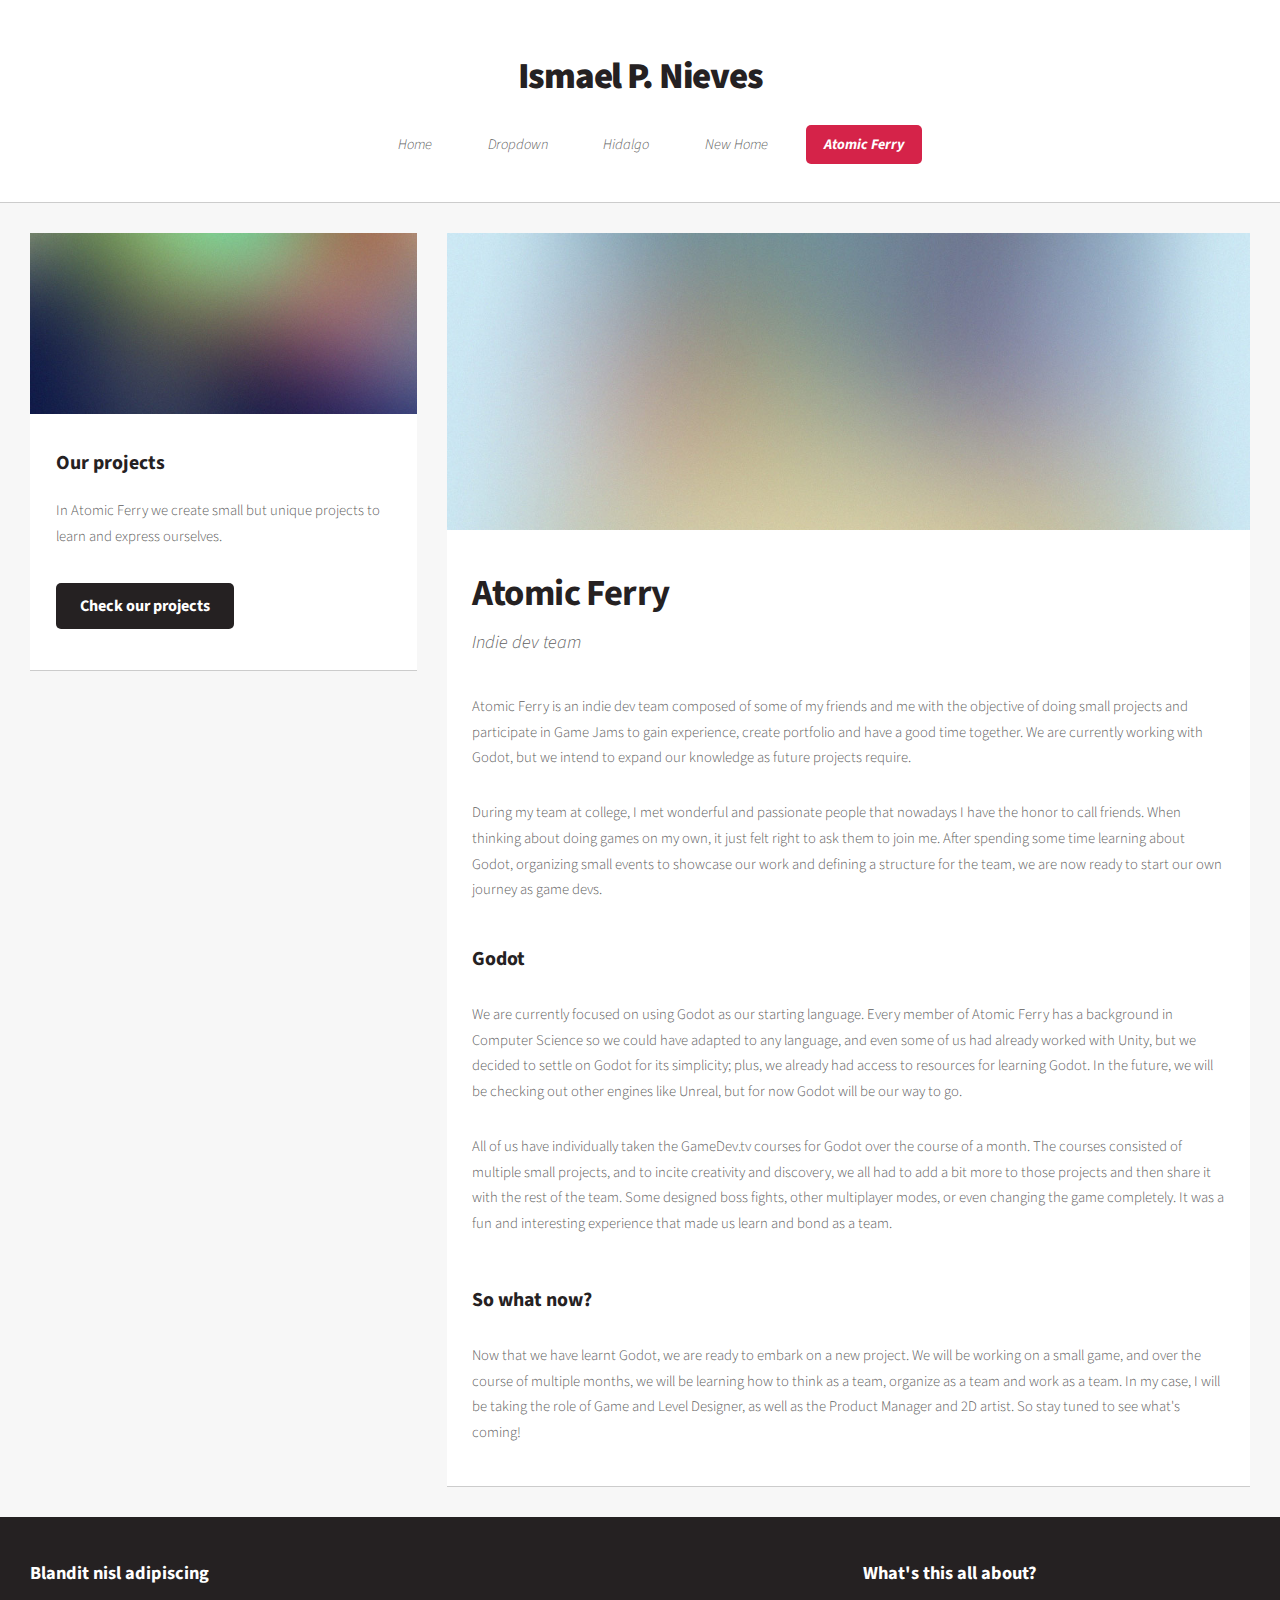
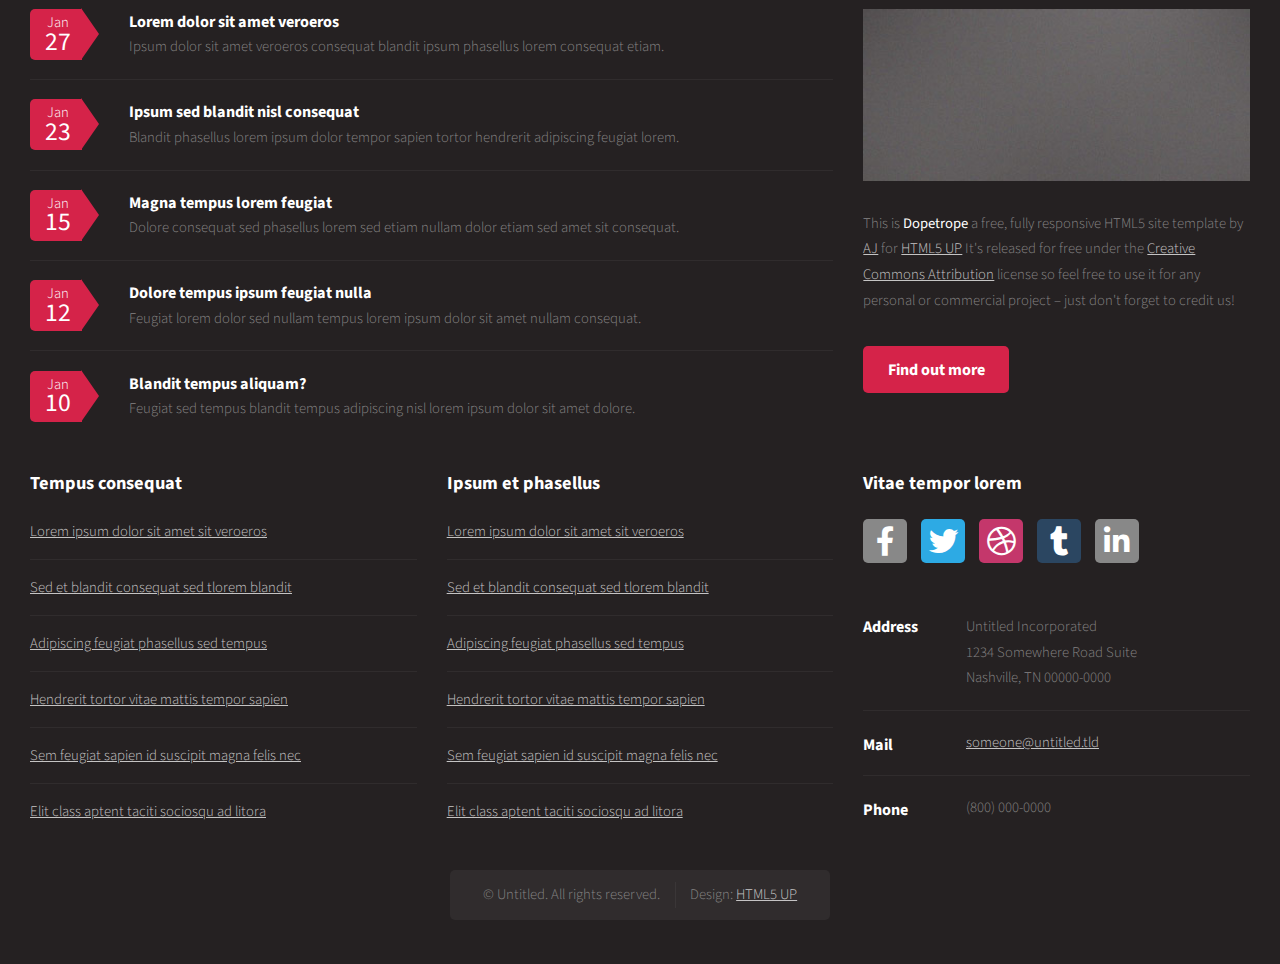
==== atomic-ferry.html @ 498efb81 "Added Atomic Ferry page + erratum correction" ====
<!DOCTYPE HTML>
<!--
	Dopetrope by HTML5 UP
	html5up.net | @ajlkn
	Free for personal and commercial use under the CCA 3.0 license (html5up.net/license)
-->
<html>
	<head>
		<title>Atomic Ferry</title>
		<meta charset="utf-8" />
		<meta name="viewport" content="width=device-width, initial-scale=1, user-scalable=no" />
		<link rel="stylesheet" href="assets/css/main.css" />
	</head>
	<body class="left-sidebar is-preload">
		<div id="page-wrapper">

			<!-- Header -->
				<section id="header">

					<!-- Logo -->
						<h1><a href="index.html">Ismael P. Nieves</a></h1>

					<!-- Nav -->
						<nav id="nav">
							<ul>
								<li><a href="index.html">Home</a></li>
								<li>
									<a href="#">Dropdown</a>
									<ul>
										<li><a href="#">Lorem ipsum dolor</a></li>
										<li><a href="#">Magna phasellus</a></li>
										<li><a href="#">Etiam dolore nisl</a></li>
										<li>
											<a href="#">Phasellus consequat</a>
											<ul>
												<li><a href="#">Magna phasellus</a></li>
												<li><a href="#">Etiam dolore nisl</a></li>
												<li><a href="#">Veroeros feugiat</a></li>
												<li><a href="#">Nisl sed aliquam</a></li>
												<li><a href="#">Dolore adipiscing</a></li>
											</ul>
										</li>
										<li><a href="#">Veroeros feugiat</a></li>
									</ul>
								</li>
								<li><a href="hidalgo.html">Hidalgo</a></li>
								<li><a href="new-home.html">New Home</a></li>
								<li class="current"><a href="atomic-ferry.html">Atomic Ferry</a></li>
							</ul>
						</nav>

				</section>

			<!-- Main -->
				<section id="main">
					<div class="container">
						<div class="row">
							<div class="col-4 col-12-medium">

								<!-- Sidebar -->
									<section class="box">
										<a href="https://github.com/ismael-p-nieves/MartianMike" class="image featured"><img src="images/pic09.jpg" alt="" /></a>
										<header>
											<h3>Our projects</h3>
										</header>
										<p>In Atomic Ferry we create small but unique projects to learn and express ourselves.</p>
										<footer>
											<a href="https://github.com/ismael-p-nieves/MartianMike" class="button alt">Check our projects</a>
										</footer>
									</section>

							</div>
							<div class="col-8 col-12-medium imp-medium">

								<!-- Content -->
									<article class="box post">
										<a href="#" class="image featured"><img src="images/pic01.jpg" alt="" /></a>
										<header>
											<h2>Atomic Ferry</h2>
											<p>Indie dev team</p>
										</header>
										<p>
											Atomic Ferry is an indie dev team composed of some of my friends and me with the objective of doing small projects
											and participate in Game Jams to gain experience, create portfolio and have a good time together. We are currently
											working with Godot, but we intend to expand our knowledge as future projects require.
										</p>
										<p>
											During my team at college, I met wonderful and passionate people that nowadays I have the honor to call friends. When
											thinking about doing games on my own, it just felt right to ask them to join me. After spending some time learning
											about Godot, organizing small events to showcase our work and defining a structure for the team, we are now ready to
											start our own journey as game devs.
										</p>
										<section>
											<header>
												<h3>Godot</h3>
											</header>
											<p>
												We are currently focused on using Godot as our starting language. Every member of Atomic Ferry has a background
												in Computer Science so we could have adapted to any language, and even some of us had already worked with Unity,
												but we decided to settle on Godot for its simplicity; plus, we already had access to resources for learning Godot.
												In the future, we will be checking out other engines like Unreal, but for now Godot will be our way to go.
											</p>
											<p>
												All of us have individually taken the GameDev.tv courses for Godot over the course of a month. The courses consisted
												of multiple small projects, and to incite creativity and discovery, we all had to add a bit more to those projects
												and then share it with the rest of the team. Some designed boss fights, other multiplayer modes, or even changing
												the game completely. It was a fun and interesting experience that made us learn and bond as a team.
											</p>
										</section>
										<section>
											<header>
												<h3>So what now?</h3>
											</header>
											<p>
												Now that we have learnt Godot, we are ready to embark on a new project. We will be working on a small game, and over
												the course of multiple months, we will be learning how to think as a team, organize as a team and work as a team. In
												my case, I will be taking the role of Game and Level Designer, as well as the Product Manager and 2D artist. So stay
												tuned to see what's coming!
											</p>
										</section>
									</article>

							</div>
						</div>
					</div>
				</section>

			<!-- Footer -->
				<section id="footer">
					<div class="container">
						<div class="row">
							<div class="col-8 col-12-medium">
								<section>
									<header>
										<h2>Blandit nisl adipiscing</h2>
									</header>
									<ul class="dates">
										<li>
											<span class="date">Jan <strong>27</strong></span>
											<h3><a href="#">Lorem dolor sit amet veroeros</a></h3>
											<p>Ipsum dolor sit amet veroeros consequat blandit ipsum phasellus lorem consequat etiam.</p>
										</li>
										<li>
											<span class="date">Jan <strong>23</strong></span>
											<h3><a href="#">Ipsum sed blandit nisl consequat</a></h3>
											<p>Blandit phasellus lorem ipsum dolor tempor sapien tortor hendrerit adipiscing feugiat lorem.</p>
										</li>
										<li>
											<span class="date">Jan <strong>15</strong></span>
											<h3><a href="#">Magna tempus lorem feugiat</a></h3>
											<p>Dolore consequat sed phasellus lorem sed etiam nullam dolor etiam sed amet sit consequat.</p>
										</li>
										<li>
											<span class="date">Jan <strong>12</strong></span>
											<h3><a href="#">Dolore tempus ipsum feugiat nulla</a></h3>
											<p>Feugiat lorem dolor sed nullam tempus lorem ipsum dolor sit amet nullam consequat.</p>
										</li>
										<li>
											<span class="date">Jan <strong>10</strong></span>
											<h3><a href="#">Blandit tempus aliquam?</a></h3>
											<p>Feugiat sed tempus blandit tempus adipiscing nisl lorem ipsum dolor sit amet dolore.</p>
										</li>
									</ul>
								</section>
							</div>
							<div class="col-4 col-12-medium">
								<section>
									<header>
										<h2>What's this all about?</h2>
									</header>
									<a href="#" class="image featured"><img src="images/pic10.jpg" alt="" /></a>
									<p>
										This is <strong>Dopetrope</strong> a free, fully responsive HTML5 site template by
										<a href="http://twitter.com/ajlkn">AJ</a> for <a href="http://html5up.net/">HTML5 UP</a> It's released for free under
										the <a href="http://html5up.net/license/">Creative Commons Attribution</a> license so feel free to use it for any personal or commercial project &ndash; just don't forget to credit us!
									</p>
									<footer>
										<ul class="actions">
											<li><a href="#" class="button">Find out more</a></li>
										</ul>
									</footer>
								</section>
							</div>
							<div class="col-4 col-6-medium col-12-small">
								<section>
									<header>
										<h2>Tempus consequat</h2>
									</header>
									<ul class="divided">
										<li><a href="#">Lorem ipsum dolor sit amet sit veroeros</a></li>
										<li><a href="#">Sed et blandit consequat sed tlorem blandit</a></li>
										<li><a href="#">Adipiscing feugiat phasellus sed tempus</a></li>
										<li><a href="#">Hendrerit tortor vitae mattis tempor sapien</a></li>
										<li><a href="#">Sem feugiat sapien id suscipit magna felis nec</a></li>
										<li><a href="#">Elit class aptent taciti sociosqu ad litora</a></li>
									</ul>
								</section>
							</div>
							<div class="col-4 col-6-medium col-12-small">
								<section>
									<header>
										<h2>Ipsum et phasellus</h2>
									</header>
									<ul class="divided">
										<li><a href="#">Lorem ipsum dolor sit amet sit veroeros</a></li>
										<li><a href="#">Sed et blandit consequat sed tlorem blandit</a></li>
										<li><a href="#">Adipiscing feugiat phasellus sed tempus</a></li>
										<li><a href="#">Hendrerit tortor vitae mattis tempor sapien</a></li>
										<li><a href="#">Sem feugiat sapien id suscipit magna felis nec</a></li>
										<li><a href="#">Elit class aptent taciti sociosqu ad litora</a></li>
									</ul>
								</section>
							</div>
							<div class="col-4 col-12-medium">
								<section>
									<header>
										<h2>Vitae tempor lorem</h2>
									</header>
									<ul class="social">
										<li><a class="icon brands fa-facebook-f" href="#"><span class="label">Facebook</span></a></li>
										<li><a class="icon brands fa-twitter" href="#"><span class="label">Twitter</span></a></li>
										<li><a class="icon brands fa-dribbble" href="#"><span class="label">Dribbble</span></a></li>
										<li><a class="icon brands fa-tumblr" href="#"><span class="label">Tumblr</span></a></li>
										<li><a class="icon brands fa-linkedin-in" href="#"><span class="label">LinkedIn</span></a></li>
									</ul>
									<ul class="contact">
										<li>
											<h3>Address</h3>
											<p>
												Untitled Incorporated<br />
												1234 Somewhere Road Suite<br />
												Nashville, TN 00000-0000
											</p>
										</li>
										<li>
											<h3>Mail</h3>
											<p><a href="#">someone@untitled.tld</a></p>
										</li>
										<li>
											<h3>Phone</h3>
											<p>(800) 000-0000</p>
										</li>
									</ul>
								</section>
							</div>
							<div class="col-12">

								<!-- Copyright -->
									<div id="copyright">
										<ul class="links">
											<li>&copy; Untitled. All rights reserved.</li><li>Design: <a href="http://html5up.net">HTML5 UP</a></li>
										</ul>
									</div>

							</div>
						</div>
					</div>
				</section>

		</div>

		<!-- Scripts -->
			<script src="assets/js/jquery.min.js"></script>
			<script src="assets/js/jquery.dropotron.min.js"></script>
			<script src="assets/js/browser.min.js"></script>
			<script src="assets/js/breakpoints.min.js"></script>
			<script src="assets/js/util.js"></script>
			<script src="assets/js/main.js"></script>

	</body>
</html>
---- assets/css/main.css ----
@import url("fontawesome-all.min.css");
@import url("https://fonts.googleapis.com/css?family=Source+Sans+Pro:300,400,700,900,300italic");

/*
	Dopetrope by HTML5 UP
	html5up.net | @ajlkn
	Free for personal and commercial use under the CCA 3.0 license (html5up.net/license)
*/

html, body, div, span, applet, object,
iframe, h1, h2, h3, h4, h5, h6, p, blockquote,
pre, a, abbr, acronym, address, big, cite,
code, del, dfn, em, img, ins, kbd, q, s, samp,
small, strike, strong, sub, sup, tt, var, b,
u, i, center, dl, dt, dd, ol, ul, li, fieldset,
form, label, legend, table, caption, tbody,
tfoot, thead, tr, th, td, article, aside,
canvas, details, embed, figure, figcaption,
footer, header, hgroup, menu, nav, output, ruby,
section, summary, time, mark, audio, video {
	margin: 0;
	padding: 0;
	border: 0;
	font-size: 100%;
	font: inherit;
	vertical-align: baseline;}

article, aside, details, figcaption, figure,
footer, header, hgroup, menu, nav, section {
	display: block;}

body {
	line-height: 1;
}

ol, ul {
	list-style: none;
}

blockquote, q {
	quotes: none;
}

	blockquote:before, blockquote:after, q:before, q:after {
		content: '';
		content: none;
	}

table {
	border-collapse: collapse;
	border-spacing: 0;
}

body {
	-webkit-text-size-adjust: none;
}

mark {
	background-color: transparent;
	color: inherit;
}

input::-moz-focus-inner {
	border: 0;
	padding: 0;
}

input, select, textarea {
	-moz-appearance: none;
	-webkit-appearance: none;
	-ms-appearance: none;
	appearance: none;
}

/* Basic */

	html {
		box-sizing: border-box;
	}

	*, *:before, *:after {
		box-sizing: inherit;
	}

	body {
		background: #252122;
		background-image: url("images/bg02.png");
	}

		body.is-preload *, body.is-preload *:before, body.is-preload *:after {
			-moz-animation: none !important;
			-webkit-animation: none !important;
			-ms-animation: none !important;
			animation: none !important;
			-moz-transition: none !important;
			-webkit-transition: none !important;
			-ms-transition: none !important;
			transition: none !important;
		}

	body, input, textarea, select {
		font-family: 'Source Sans Pro';
		font-weight: 300;
		color: #5d5d5d;
		font-size: 14pt;
		line-height: 1.75em;
	}

	strong, b {
		color: #252122;
		font-weight: 400;
	}

	i, em {
		font-style: italic;
	}

	sub {
		position: relative;
		top: 0.5em;
		font-size: 0.8em;
	}

	sup {
		position: relative;
		top: -0.5em;
		font-size: 0.8em;
	}

	blockquote {
		border-left: solid 0.75em #dddddd;
		padding: 1em 0 1em 1.5em;
		font-style: italic;
	}

	h1, h2, h3, h4, h5, h6 {
		color: #252122;
		font-weight: 700;
	}

	h1 a, h2 a, h3 a, h4 a, h5 a, h6 a {
		color: inherit;
		text-decoration: none;
	}

	h2 {
		font-size: 1.5em;
	}

	h3 {
		font-size: 1.35em;
	}

	a {
		color: #d52349;
		text-decoration: underline;
	}

		a:hover {
			text-decoration: none;
		}

	br.clear {
		clear: both;
	}

	hr {
		border: 0;
		border-top: solid 1px #dddddd;
		height: 1px;
		margin: 2em 0 2em 0;
	}

	p, ul, ol, dl, table {
		margin-bottom: 2em;
	}

/* Container */

	.container {
		margin: 0 auto;
		max-width: 100%;
		width: 70em;
	}

		@media screen and (max-width: 1680px) {

			.container {
				width: 70em;
			}

		}

		@media screen and (max-width: 1280px) {

			.container {
				width: calc(100% - 60px);
			}

		}

		@media screen and (max-width: 980px) {

			.container {
				width: calc(100% - 80px);
			}

		}

		@media screen and (max-width: 736px) {

			.container {
				width: calc(100% - 40px);
			}

		}

/* Row */

	.row {
		display: flex;
		flex-wrap: wrap;
		box-sizing: border-box;
		align-items: stretch;
	}

		.row > * {
			box-sizing: border-box;
		}

		.row.gtr-uniform > * > :last-child {
			margin-bottom: 0;
		}

		.row.aln-left {
			justify-content: flex-start;
		}

		.row.aln-center {
			justify-content: center;
		}

		.row.aln-right {
			justify-content: flex-end;
		}

		.row.aln-top {
			align-items: flex-start;
		}

		.row.aln-middle {
			align-items: center;
		}

		.row.aln-bottom {
			align-items: flex-end;
		}

		.row > .imp {
			order: -1;
		}

		.row > .col-1 {
			width: 8.33333%;
		}

		.row > .off-1 {
			margin-left: 8.33333%;
		}

		.row > .col-2 {
			width: 16.66667%;
		}

		.row > .off-2 {
			margin-left: 16.66667%;
		}

		.row > .col-3 {
			width: 25%;
		}

		.row > .off-3 {
			margin-left: 25%;
		}

		.row > .col-4 {
			width: 33.33333%;
		}

		.row > .off-4 {
			margin-left: 33.33333%;
		}

		.row > .col-5 {
			width: 41.66667%;
		}

		.row > .off-5 {
			margin-left: 41.66667%;
		}

		.row > .col-6 {
			width: 50%;
		}

		.row > .off-6 {
			margin-left: 50%;
		}

		.row > .col-7 {
			width: 58.33333%;
		}

		.row > .off-7 {
			margin-left: 58.33333%;
		}

		.row > .col-8 {
			width: 66.66667%;
		}

		.row > .off-8 {
			margin-left: 66.66667%;
		}

		.row > .col-9 {
			width: 75%;
		}

		.row > .off-9 {
			margin-left: 75%;
		}

		.row > .col-10 {
			width: 83.33333%;
		}

		.row > .off-10 {
			margin-left: 83.33333%;
		}

		.row > .col-11 {
			width: 91.66667%;
		}

		.row > .off-11 {
			margin-left: 91.66667%;
		}

		.row > .col-12 {
			width: 100%;
		}

		.row > .off-12 {
			margin-left: 100%;
		}

		.row.gtr-0 {
			margin-top: 0px;
			margin-left: 0px;
		}

			.row.gtr-0 > * {
				padding: 0px 0 0 0px;
			}

			.row.gtr-0.gtr-uniform {
				margin-top: 0px;
			}

				.row.gtr-0.gtr-uniform > * {
					padding-top: 0px;
				}

		.row.gtr-25 {
			margin-top: -12.5px;
			margin-left: -12.5px;
		}

			.row.gtr-25 > * {
				padding: 12.5px 0 0 12.5px;
			}

			.row.gtr-25.gtr-uniform {
				margin-top: -12.5px;
			}

				.row.gtr-25.gtr-uniform > * {
					padding-top: 12.5px;
				}

		.row.gtr-50 {
			margin-top: -25px;
			margin-left: -25px;
		}

			.row.gtr-50 > * {
				padding: 25px 0 0 25px;
			}

			.row.gtr-50.gtr-uniform {
				margin-top: -25px;
			}

				.row.gtr-50.gtr-uniform > * {
					padding-top: 25px;
				}

		.row {
			margin-top: -50px;
			margin-left: -50px;
		}

			.row > * {
				padding: 50px 0 0 50px;
			}

			.row.gtr-uniform {
				margin-top: -50px;
			}

				.row.gtr-uniform > * {
					padding-top: 50px;
				}

		.row.gtr-150 {
			margin-top: -75px;
			margin-left: -75px;
		}

			.row.gtr-150 > * {
				padding: 75px 0 0 75px;
			}

			.row.gtr-150.gtr-uniform {
				margin-top: -75px;
			}

				.row.gtr-150.gtr-uniform > * {
					padding-top: 75px;
				}

		.row.gtr-200 {
			margin-top: -100px;
			margin-left: -100px;
		}

			.row.gtr-200 > * {
				padding: 100px 0 0 100px;
			}

			.row.gtr-200.gtr-uniform {
				margin-top: -100px;
			}

				.row.gtr-200.gtr-uniform > * {
					padding-top: 100px;
				}

		@media screen and (max-width: 1680px) {

			.row {
				display: flex;
				flex-wrap: wrap;
				box-sizing: border-box;
				align-items: stretch;
			}

				.row > * {
					box-sizing: border-box;
				}

				.row.gtr-uniform > * > :last-child {
					margin-bottom: 0;
				}

				.row.aln-left {
					justify-content: flex-start;
				}

				.row.aln-center {
					justify-content: center;
				}

				.row.aln-right {
					justify-content: flex-end;
				}

				.row.aln-top {
					align-items: flex-start;
				}

				.row.aln-middle {
					align-items: center;
				}

				.row.aln-bottom {
					align-items: flex-end;
				}

				.row > .imp-xlarge {
					order: -1;
				}

				.row > .col-1-xlarge {
					width: 8.33333%;
				}

				.row > .off-1-xlarge {
					margin-left: 8.33333%;
				}

				.row > .col-2-xlarge {
					width: 16.66667%;
				}

				.row > .off-2-xlarge {
					margin-left: 16.66667%;
				}

				.row > .col-3-xlarge {
					width: 25%;
				}

				.row > .off-3-xlarge {
					margin-left: 25%;
				}

				.row > .col-4-xlarge {
					width: 33.33333%;
				}

				.row > .off-4-xlarge {
					margin-left: 33.33333%;
				}

				.row > .col-5-xlarge {
					width: 41.66667%;
				}

				.row > .off-5-xlarge {
					margin-left: 41.66667%;
				}

				.row > .col-6-xlarge {
					width: 50%;
				}

				.row > .off-6-xlarge {
					margin-left: 50%;
				}

				.row > .col-7-xlarge {
					width: 58.33333%;
				}

				.row > .off-7-xlarge {
					margin-left: 58.33333%;
				}

				.row > .col-8-xlarge {
					width: 66.66667%;
				}

				.row > .off-8-xlarge {
					margin-left: 66.66667%;
				}

				.row > .col-9-xlarge {
					width: 75%;
				}

				.row > .off-9-xlarge {
					margin-left: 75%;
				}

				.row > .col-10-xlarge {
					width: 83.33333%;
				}

				.row > .off-10-xlarge {
					margin-left: 83.33333%;
				}

				.row > .col-11-xlarge {
					width: 91.66667%;
				}

				.row > .off-11-xlarge {
					margin-left: 91.66667%;
				}

				.row > .col-12-xlarge {
					width: 100%;
				}

				.row > .off-12-xlarge {
					margin-left: 100%;
				}

				.row.gtr-0 {
					margin-top: 0px;
					margin-left: 0px;
				}

					.row.gtr-0 > * {
						padding: 0px 0 0 0px;
					}

					.row.gtr-0.gtr-uniform {
						margin-top: 0px;
					}

						.row.gtr-0.gtr-uniform > * {
							padding-top: 0px;
						}

				.row.gtr-25 {
					margin-top: -12.5px;
					margin-left: -12.5px;
				}

					.row.gtr-25 > * {
						padding: 12.5px 0 0 12.5px;
					}

					.row.gtr-25.gtr-uniform {
						margin-top: -12.5px;
					}

						.row.gtr-25.gtr-uniform > * {
							padding-top: 12.5px;
						}

				.row.gtr-50 {
					margin-top: -25px;
					margin-left: -25px;
				}

					.row.gtr-50 > * {
						padding: 25px 0 0 25px;
					}

					.row.gtr-50.gtr-uniform {
						margin-top: -25px;
					}

						.row.gtr-50.gtr-uniform > * {
							padding-top: 25px;
						}

				.row {
					margin-top: -50px;
					margin-left: -50px;
				}

					.row > * {
						padding: 50px 0 0 50px;
					}

					.row.gtr-uniform {
						margin-top: -50px;
					}

						.row.gtr-uniform > * {
							padding-top: 50px;
						}

				.row.gtr-150 {
					margin-top: -75px;
					margin-left: -75px;
				}

					.row.gtr-150 > * {
						padding: 75px 0 0 75px;
					}

					.row.gtr-150.gtr-uniform {
						margin-top: -75px;
					}

						.row.gtr-150.gtr-uniform > * {
							padding-top: 75px;
						}

				.row.gtr-200 {
					margin-top: -100px;
					margin-left: -100px;
				}

					.row.gtr-200 > * {
						padding: 100px 0 0 100px;
					}

					.row.gtr-200.gtr-uniform {
						margin-top: -100px;
					}

						.row.gtr-200.gtr-uniform > * {
							padding-top: 100px;
						}

		}

		@media screen and (max-width: 1280px) {

			.row {
				display: flex;
				flex-wrap: wrap;
				box-sizing: border-box;
				align-items: stretch;
			}

				.row > * {
					box-sizing: border-box;
				}

				.row.gtr-uniform > * > :last-child {
					margin-bottom: 0;
				}

				.row.aln-left {
					justify-content: flex-start;
				}

				.row.aln-center {
					justify-content: center;
				}

				.row.aln-right {
					justify-content: flex-end;
				}

				.row.aln-top {
					align-items: flex-start;
				}

				.row.aln-middle {
					align-items: center;
				}

				.row.aln-bottom {
					align-items: flex-end;
				}

				.row > .imp-large {
					order: -1;
				}

				.row > .col-1-large {
					width: 8.33333%;
				}

				.row > .off-1-large {
					margin-left: 8.33333%;
				}

				.row > .col-2-large {
					width: 16.66667%;
				}

				.row > .off-2-large {
					margin-left: 16.66667%;
				}

				.row > .col-3-large {
					width: 25%;
				}

				.row > .off-3-large {
					margin-left: 25%;
				}

				.row > .col-4-large {
					width: 33.33333%;
				}

				.row > .off-4-large {
					margin-left: 33.33333%;
				}

				.row > .col-5-large {
					width: 41.66667%;
				}

				.row > .off-5-large {
					margin-left: 41.66667%;
				}

				.row > .col-6-large {
					width: 50%;
				}

				.row > .off-6-large {
					margin-left: 50%;
				}

				.row > .col-7-large {
					width: 58.33333%;
				}

				.row > .off-7-large {
					margin-left: 58.33333%;
				}

				.row > .col-8-large {
					width: 66.66667%;
				}

				.row > .off-8-large {
					margin-left: 66.66667%;
				}

				.row > .col-9-large {
					width: 75%;
				}

				.row > .off-9-large {
					margin-left: 75%;
				}

				.row > .col-10-large {
					width: 83.33333%;
				}

				.row > .off-10-large {
					margin-left: 83.33333%;
				}

				.row > .col-11-large {
					width: 91.66667%;
				}

				.row > .off-11-large {
					margin-left: 91.66667%;
				}

				.row > .col-12-large {
					width: 100%;
				}

				.row > .off-12-large {
					margin-left: 100%;
				}

				.row.gtr-0 {
					margin-top: 0px;
					margin-left: 0px;
				}

					.row.gtr-0 > * {
						padding: 0px 0 0 0px;
					}

					.row.gtr-0.gtr-uniform {
						margin-top: 0px;
					}

						.row.gtr-0.gtr-uniform > * {
							padding-top: 0px;
						}

				.row.gtr-25 {
					margin-top: -7.5px;
					margin-left: -7.5px;
				}

					.row.gtr-25 > * {
						padding: 7.5px 0 0 7.5px;
					}

					.row.gtr-25.gtr-uniform {
						margin-top: -7.5px;
					}

						.row.gtr-25.gtr-uniform > * {
							padding-top: 7.5px;
						}

				.row.gtr-50 {
					margin-top: -15px;
					margin-left: -15px;
				}

					.row.gtr-50 > * {
						padding: 15px 0 0 15px;
					}

					.row.gtr-50.gtr-uniform {
						margin-top: -15px;
					}

						.row.gtr-50.gtr-uniform > * {
							padding-top: 15px;
						}

				.row {
					margin-top: -30px;
					margin-left: -30px;
				}

					.row > * {
						padding: 30px 0 0 30px;
					}

					.row.gtr-uniform {
						margin-top: -30px;
					}

						.row.gtr-uniform > * {
							padding-top: 30px;
						}

				.row.gtr-150 {
					margin-top: -45px;
					margin-left: -45px;
				}

					.row.gtr-150 > * {
						padding: 45px 0 0 45px;
					}

					.row.gtr-150.gtr-uniform {
						margin-top: -45px;
					}

						.row.gtr-150.gtr-uniform > * {
							padding-top: 45px;
						}

				.row.gtr-200 {
					margin-top: -60px;
					margin-left: -60px;
				}

					.row.gtr-200 > * {
						padding: 60px 0 0 60px;
					}

					.row.gtr-200.gtr-uniform {
						margin-top: -60px;
					}

						.row.gtr-200.gtr-uniform > * {
							padding-top: 60px;
						}

		}

		@media screen and (max-width: 980px) {

			.row {
				display: flex;
				flex-wrap: wrap;
				box-sizing: border-box;
				align-items: stretch;
			}

				.row > * {
					box-sizing: border-box;
				}

				.row.gtr-uniform > * > :last-child {
					margin-bottom: 0;
				}

				.row.aln-left {
					justify-content: flex-start;
				}

				.row.aln-center {
					justify-content: center;
				}

				.row.aln-right {
					justify-content: flex-end;
				}

				.row.aln-top {
					align-items: flex-start;
				}

				.row.aln-middle {
					align-items: center;
				}

				.row.aln-bottom {
					align-items: flex-end;
				}

				.row > .imp-medium {
					order: -1;
				}

				.row > .col-1-medium {
					width: 8.33333%;
				}

				.row > .off-1-medium {
					margin-left: 8.33333%;
				}

				.row > .col-2-medium {
					width: 16.66667%;
				}

				.row > .off-2-medium {
					margin-left: 16.66667%;
				}

				.row > .col-3-medium {
					width: 25%;
				}

				.row > .off-3-medium {
					margin-left: 25%;
				}

				.row > .col-4-medium {
					width: 33.33333%;
				}

				.row > .off-4-medium {
					margin-left: 33.33333%;
				}

				.row > .col-5-medium {
					width: 41.66667%;
				}

				.row > .off-5-medium {
					margin-left: 41.66667%;
				}

				.row > .col-6-medium {
					width: 50%;
				}

				.row > .off-6-medium {
					margin-left: 50%;
				}

				.row > .col-7-medium {
					width: 58.33333%;
				}

				.row > .off-7-medium {
					margin-left: 58.33333%;
				}

				.row > .col-8-medium {
					width: 66.66667%;
				}

				.row > .off-8-medium {
					margin-left: 66.66667%;
				}

				.row > .col-9-medium {
					width: 75%;
				}

				.row > .off-9-medium {
					margin-left: 75%;
				}

				.row > .col-10-medium {
					width: 83.33333%;
				}

				.row > .off-10-medium {
					margin-left: 83.33333%;
				}

				.row > .col-11-medium {
					width: 91.66667%;
				}

				.row > .off-11-medium {
					margin-left: 91.66667%;
				}

				.row > .col-12-medium {
					width: 100%;
				}

				.row > .off-12-medium {
					margin-left: 100%;
				}

				.row.gtr-0 {
					margin-top: 0px;
					margin-left: 0px;
				}

					.row.gtr-0 > * {
						padding: 0px 0 0 0px;
					}

					.row.gtr-0.gtr-uniform {
						margin-top: 0px;
					}

						.row.gtr-0.gtr-uniform > * {
							padding-top: 0px;
						}

				.row.gtr-25 {
					margin-top: -10px;
					margin-left: -10px;
				}

					.row.gtr-25 > * {
						padding: 10px 0 0 10px;
					}

					.row.gtr-25.gtr-uniform {
						margin-top: -10px;
					}

						.row.gtr-25.gtr-uniform > * {
							padding-top: 10px;
						}

				.row.gtr-50 {
					margin-top: -20px;
					margin-left: -20px;
				}

					.row.gtr-50 > * {
						padding: 20px 0 0 20px;
					}

					.row.gtr-50.gtr-uniform {
						margin-top: -20px;
					}

						.row.gtr-50.gtr-uniform > * {
							padding-top: 20px;
						}

				.row {
					margin-top: -40px;
					margin-left: -40px;
				}

					.row > * {
						padding: 40px 0 0 40px;
					}

					.row.gtr-uniform {
						margin-top: -40px;
					}

						.row.gtr-uniform > * {
							padding-top: 40px;
						}

				.row.gtr-150 {
					margin-top: -60px;
					margin-left: -60px;
				}

					.row.gtr-150 > * {
						padding: 60px 0 0 60px;
					}

					.row.gtr-150.gtr-uniform {
						margin-top: -60px;
					}

						.row.gtr-150.gtr-uniform > * {
							padding-top: 60px;
						}

				.row.gtr-200 {
					margin-top: -80px;
					margin-left: -80px;
				}

					.row.gtr-200 > * {
						padding: 80px 0 0 80px;
					}

					.row.gtr-200.gtr-uniform {
						margin-top: -80px;
					}

						.row.gtr-200.gtr-uniform > * {
							padding-top: 80px;
						}

		}

		@media screen and (max-width: 736px) {

			.row {
				display: flex;
				flex-wrap: wrap;
				box-sizing: border-box;
				align-items: stretch;
			}

				.row > * {
					box-sizing: border-box;
				}

				.row.gtr-uniform > * > :last-child {
					margin-bottom: 0;
				}

				.row.aln-left {
					justify-content: flex-start;
				}

				.row.aln-center {
					justify-content: center;
				}

				.row.aln-right {
					justify-content: flex-end;
				}

				.row.aln-top {
					align-items: flex-start;
				}

				.row.aln-middle {
					align-items: center;
				}

				.row.aln-bottom {
					align-items: flex-end;
				}

				.row > .imp-small {
					order: -1;
				}

				.row > .col-1-small {
					width: 8.33333%;
				}

				.row > .off-1-small {
					margin-left: 8.33333%;
				}

				.row > .col-2-small {
					width: 16.66667%;
				}

				.row > .off-2-small {
					margin-left: 16.66667%;
				}

				.row > .col-3-small {
					width: 25%;
				}

				.row > .off-3-small {
					margin-left: 25%;
				}

				.row > .col-4-small {
					width: 33.33333%;
				}

				.row > .off-4-small {
					margin-left: 33.33333%;
				}

				.row > .col-5-small {
					width: 41.66667%;
				}

				.row > .off-5-small {
					margin-left: 41.66667%;
				}

				.row > .col-6-small {
					width: 50%;
				}

				.row > .off-6-small {
					margin-left: 50%;
				}

				.row > .col-7-small {
					width: 58.33333%;
				}

				.row > .off-7-small {
					margin-left: 58.33333%;
				}

				.row > .col-8-small {
					width: 66.66667%;
				}

				.row > .off-8-small {
					margin-left: 66.66667%;
				}

				.row > .col-9-small {
					width: 75%;
				}

				.row > .off-9-small {
					margin-left: 75%;
				}

				.row > .col-10-small {
					width: 83.33333%;
				}

				.row > .off-10-small {
					margin-left: 83.33333%;
				}

				.row > .col-11-small {
					width: 91.66667%;
				}

				.row > .off-11-small {
					margin-left: 91.66667%;
				}

				.row > .col-12-small {
					width: 100%;
				}

				.row > .off-12-small {
					margin-left: 100%;
				}

				.row.gtr-0 {
					margin-top: 0px;
					margin-left: 0px;
				}

					.row.gtr-0 > * {
						padding: 0px 0 0 0px;
					}

					.row.gtr-0.gtr-uniform {
						margin-top: 0px;
					}

						.row.gtr-0.gtr-uniform > * {
							padding-top: 0px;
						}

				.row.gtr-25 {
					margin-top: -5px;
					margin-left: -5px;
				}

					.row.gtr-25 > * {
						padding: 5px 0 0 5px;
					}

					.row.gtr-25.gtr-uniform {
						margin-top: -5px;
					}

						.row.gtr-25.gtr-uniform > * {
							padding-top: 5px;
						}

				.row.gtr-50 {
					margin-top: -10px;
					margin-left: -10px;
				}

					.row.gtr-50 > * {
						padding: 10px 0 0 10px;
					}

					.row.gtr-50.gtr-uniform {
						margin-top: -10px;
					}

						.row.gtr-50.gtr-uniform > * {
							padding-top: 10px;
						}

				.row {
					margin-top: -20px;
					margin-left: -20px;
				}

					.row > * {
						padding: 20px 0 0 20px;
					}

					.row.gtr-uniform {
						margin-top: -20px;
					}

						.row.gtr-uniform > * {
							padding-top: 20px;
						}

				.row.gtr-150 {
					margin-top: -30px;
					margin-left: -30px;
				}

					.row.gtr-150 > * {
						padding: 30px 0 0 30px;
					}

					.row.gtr-150.gtr-uniform {
						margin-top: -30px;
					}

						.row.gtr-150.gtr-uniform > * {
							padding-top: 30px;
						}

				.row.gtr-200 {
					margin-top: -40px;
					margin-left: -40px;
				}

					.row.gtr-200 > * {
						padding: 40px 0 0 40px;
					}

					.row.gtr-200.gtr-uniform {
						margin-top: -40px;
					}

						.row.gtr-200.gtr-uniform > * {
							padding-top: 40px;
						}

		}

/* Form */

	form label {
		display: block;
		color: #252122;
		font-weight: 400;
		margin: 0 0 0.5em 0;
	}

	form input[type=text],
	form input[type=email],
	form input[type=password],
	form select,
	form textarea {
		-webkit-appearance: none;
		display: block;
		border: 0;
		padding: 0.75em 1em;
		font-size: 1em;
		border-radius: 5px;
		border: solid 1px #dddddd;
		background: #fff;
		width: 100%;
	}

		form input[type=text]:focus,
		form input[type=email]:focus,
		form input[type=password]:focus,
		form select:focus,
		form textarea:focus {
			box-shadow: inset 0px 0px 1px 1px #43bff0;
		}

	form textarea {
		height: 15em;
	}

	form ::-webkit-input-placeholder {
		color: #555 !important;
	}

	form :-moz-placeholder {
		color: #555 !important;
	}

	form ::-moz-placeholder {
		color: #555 !important;
	}

	form :-ms-input-placeholder {
		color: #555 !important;
	}

	form ::-moz-focus-inner {
		border: 0;
	}

/* Tables */

	table {
		width: 100%;
	}

		table tr {
			border-top: solid 1px #dddddd;
		}

			table tr:first-child {
				border-top: 0;
			}

		table td {
			padding: 0.5em 1em 0.5em 1em;
		}

		table th {
			text-align: left;
			padding: 0.5em 1em 0.5em 1em;
			font-weight: 700;
			margin: 0 0 1em 0;
		}

		table thead {
			border-bottom: solid 2px #dddddd;
		}

/* Section/Article */

	section, article {
		margin-bottom: 2.5em;
	}

		section > :last-child, section:last-child, article > :last-child, article:last-child {
			margin-bottom: 0;
		}

	header {
		margin: 0 0 1.5em 0;
	}

		header > p {
			display: block;
			font-style: italic;
			margin: 0.5em 0 0 0;
			padding-bottom: 0.5em;
		}

		header.major {
			position: relative;
			text-align: center;
			border-top: solid 1px #ccc;
			top: 1em;
			margin: 0 0 3em 0;
		}

			header.major h2 {
				background: #fff;
				position: relative;
				top: -0.65em;
				display: inline;
				margin: 0;
				padding: 0 1em 0 1em;
			}

	footer {
		margin: 2.25em 0 0 0;
	}

/* Box */

	.box {
		background: #ffffff;
		border-bottom: solid 1px #ccc;
		padding: 2.75em 1.75em 2.75em 1.75em;
	}

		.box .image.featured {
			position: relative;
			width: auto;
			left: 1.75em;
			top: 1.75em;
			margin: -4.5em 0 4.25em -3.5em;
		}

		.box.post header {
			padding-top: 1em;
			margin: 0 0 2em 0;
		}

		.box.post h2 {
			font-size: 2.5em;
			letter-spacing: -0.015em;
		}

		.box.post header > p {
			margin-top: 1.25em;
			font-size: 1.25em;
		}

		.box footer ul.actions {
			margin-bottom: 0;
		}

/* Button */

	input[type="button"],
	input[type="submit"],
	input[type="reset"],
	button,
	.button {
		-webkit-appearance: none;
		display: inline-block;
		text-decoration: none;
		cursor: pointer;
		border: 0;
		border-radius: 5px;
		background: #d52349;
		color: #fff !important;
		font-weight: 700;
		outline: 0;
		font-size: 1.1em;
		padding: 0.65em 1.5em 0.65em 1.5em;
		text-align: center;
		-moz-transition: background-color .25s ease-in-out;
		-webkit-transition: background-color .25s ease-in-out;
		-ms-transition: background-color .25s ease-in-out;
		transition: background-color .25s ease-in-out;
	}

		input[type="button"]:hover,
		input[type="submit"]:hover,
		input[type="reset"]:hover,
		button:hover,
		.button:hover {
			background: #e53359;
		}

		input[type="button"]:active,
		input[type="submit"]:active,
		input[type="reset"]:active,
		button:active,
		.button:active {
			background: #c51349;
		}

		input[type="button"].alt,
		input[type="submit"].alt,
		input[type="reset"].alt,
		button.alt,
		.button.alt {
			background: #252122;
		}

			input[type="button"].alt:hover,
			input[type="submit"].alt:hover,
			input[type="reset"].alt:hover,
			button.alt:hover,
			.button.alt:hover {
				background: #353132;
			}

			input[type="button"].alt:active,
			input[type="submit"].alt:active,
			input[type="reset"].alt:active,
			button.alt:active,
			.button.alt:active {
				background: #151112;
			}

		input[type="button"].icon:before,
		input[type="submit"].icon:before,
		input[type="reset"].icon:before,
		button.icon:before,
		.button.icon:before {
			opacity: 0.35;
			position: relative;
			top: 0.05em;
			margin-right: 0.75em;
		}

		input[type="button"].large,
		input[type="submit"].large,
		input[type="reset"].large,
		button.large,
		.button.large {
			font-size: 1.5em;
			padding: 0.75em 1.5em 0.75em 1.5em;
		}

/* Image */

	.image {
		display: inline-block;
		outline: 0;
	}

		.image img {
			display: block;
			width: 100%;
		}

		.image.centered {
			display: block;
			margin: 0 0 2em 0;
		}

			.image.centered img {
				margin: 0 auto;
				width: auto;
			}

		.image.featured {
			display: block;
			width: 100%;
			margin: 0 0 2em 0;
		}

		.image.left {
			float: left;
			margin: 0 2em 2em 0;
		}

/* List */

	ul {
		list-style: disc;
		padding-left: 1em;
	}

		ul li {
			padding-left: 0.5em;
		}

	ol {
		list-style: decimal;
		padding-left: 1.25em;
	}

		ol li {
			padding-left: 0.25em;
		}

/* Actions */

	ul.actions {
		list-style: none;
		padding-left: 0;
	}

		ul.actions li {
			display: inline-block;
			margin-left: 1em;
			padding-left: 0;
		}

			ul.actions li:first-child {
				margin-left: 0;
			}

/* Links */

	ul.links {
		list-style: none;
		padding-left: 0;
	}

		ul.links li {
			display: inline-block;
			border-left: solid 1px rgba(255, 255, 255, 0.05);
			padding: 0 0 0 1em;
			margin: 0 0 0 1em;
		}

			ul.links li:first-child {
				border-left: 0;
				padding-left: 0;
				margin-left: 0;
			}

/* Contact */

	ul.contact {
		list-style: none;
		padding-left: 0;
	}

		ul.contact li {
			position: relative;
			border-top: solid 1px #ddd;
			padding: 1.3em 0 1.3em 7em;
		}

			ul.contact li h3 {
				position: absolute;
				left: 0;
				top: 1.3em;
				font-size: 1.1em;
			}

			ul.contact li p {
				margin: 0;
			}

			ul.contact li:first-child {
				padding-top: 0;
				border-top: 0;
			}

				ul.contact li:first-child h3 {
					top: 0;
				}

/* Dates */

	ul.dates {
		list-style: none;
		padding-left: 0;
	}

		ul.dates li {
			position: relative;
			border-top: solid 1px #ddd;
			padding: 1.3em 0 1.3em 6.75em;
		}

		ul.dates .date {
			display: block;
			position: absolute;
			left: 0;
			top: 1.3em;
			background-color: #d52349;
			height: 3.5em;
			text-align: center;
			color: #fff;
			line-height: 1em;
			border-top-left-radius: 5px;
			border-bottom-left-radius: 5px;
			padding: 0.5em 0.75em 0 1em;
		}

			ul.dates .date:after {
				content: '';
				position: absolute;
				bottom: 0;
				right: -1.2em;
				border-left: solid 1.25em #d52349;
				border-top: solid 1.8em transparent;
				border-bottom: solid 1.8em transparent;
			}

			ul.dates .date strong {
				display: block;
				font-size: 1.75em;
				padding-top: 0.15em;
			}

		ul.dates h3 {
			font-size: 1.1em;
		}

		ul.dates p {
			margin: 0;
		}

		ul.dates li:first-child {
			border-top: 0;
			padding-top: 0;
		}

			ul.dates li:first-child .date {
				top: 0;
			}

/* Divided */

	ul.divided {
		list-style: none;
		padding-left: 0;
	}

		ul.divided li {
			border-top: solid 1px #ddd;
			padding: 1em 0 1em 0;
		}

			ul.divided li:first-child {
				border-top: 0;
				padding-top: 0;
			}

/* Social */

	ul.social {
		list-style: none;
		padding-left: 0;
		overflow: hidden;
		cursor: default;
		margin: 0 0 3.25em 0;
	}

		ul.social li {
			display: inline-block;
			padding-left: 0;
			margin-left: 0.75em;
		}

			ul.social li:first-child {
				margin-left: 0;
			}

			ul.social li a {
				display: inline-block;
				width: 3em;
				height: 3em;
				text-align: center;
				border-radius: 5px;
				background: #888;
				-moz-transition: background-color .25s ease-in-out;
				-webkit-transition: background-color .25s ease-in-out;
				-ms-transition: background-color .25s ease-in-out;
				transition: background-color .25s ease-in-out;
			}

				ul.social li a:before {
					color: #fff;
					font-size: 2em;
					line-height: 1.5em;
				}

				ul.social li a.fa-facebook {
					background: #3c5a98;
				}

					ul.social li a.fa-facebook:hover {
						background: #4c6aa8;
					}

				ul.social li a.fa-twitter {
					background: #2daae4;
				}

					ul.social li a.fa-twitter:hover {
						background: #3dbaf4;
					}

				ul.social li a.fa-dribbble {
					background: #c4376b;
				}

					ul.social li a.fa-dribbble:hover {
						background: #d4477b;
					}

				ul.social li a.fa-linkedin {
					background: #006599;
				}

					ul.social li a.fa-linkedin:hover {
						background: #1075a9;
					}

				ul.social li a.fa-tumblr {
					background: #2b4661;
				}

					ul.social li a.fa-tumblr:hover {
						background: #3b5671;
					}

				ul.social li a.fa-google-plus {
					background: #da2713;
				}

					ul.social li a.fa-google-plus:hover {
						background: #ea3723;
					}

/* Icons */

	.icon {
		text-decoration: none;
		position: relative;
		text-decoration: none;
	}

		.icon:before {
			-moz-osx-font-smoothing: grayscale;
			-webkit-font-smoothing: antialiased;
			display: inline-block;
			font-style: normal;
			font-variant: normal;
			text-rendering: auto;
			line-height: 1;
			text-transform: none !important;
			font-family: 'Font Awesome 5 Free';
			font-weight: 400;
		}

		.icon.solid:before {
			font-weight: 900;
		}

		.icon.brands:before {
			font-family: 'Font Awesome 5 Brands';
		}

		.icon:before {
			line-height: inherit;
		}

		.icon > .label {
			display: none;
		}

		.icon.featured {
			position: relative;
			display: inline-block;
			background-color: #d52349;
			width: 9em;
			padding: 1.75em 0 0.75em 0;
			border-top-left-radius: 5px;
			border-top-right-radius: 5px;
			margin: 0 0 4.5em 0;
			cursor: default;
		}

			.icon.featured:before {
				font-size: 4.5em;
				line-height: 1em;
				color: #fff;
			}

			.icon.featured:after {
				content: '';
				position: absolute;
				bottom: -1.95em;
				left: 0;
				border-top: solid 2em #d52349;
				border-left: solid 4.5em transparent;
				border-right: solid 4.5em transparent;
			}

			.icon.featured.alt {
				background-color: #252122;
			}

				.icon.featured.alt:after {
					border-top-color: #252122;
				}

			.icon.featured.alt2 {
				background-color: #827a7c;
			}

				.icon.featured.alt2:after {
					border-top-color: #827a7c;
				}

/* Page Wrapper */

	#page-wrapper > section {
		margin-bottom: 0;
	}

/* Header */

	#header {
		position: relative;
		background: #ffffff;
		border-bottom: solid 1px #ccc;
		padding: 5em 0 4em 0;
		text-align: center;
	}

		#header h1 {
			color: #252122;
			font-weight: 900;
			font-size: 2.5em;
			letter-spacing: -0.035em;
			line-height: 1;
		}

/* Nav */

	#nav {
		margin: 2.5em 0 0 0;
	}

		#nav > ul {
			margin: 0;
		}

			#nav > ul > li {
				display: inline-block;
				font-style: italic;
				margin: 0 0.35em 0 0.35em;
			}

				#nav > ul > li > ul {
					display: none;
				}

				#nav > ul > li > a {
					border-radius: 5px;
					color: #5d5d5d;
					text-decoration: none;
					padding: 0.6em 1.2em 0.6em 1.2em;
					-moz-transition: background-color .25s ease-in-out;
					-webkit-transition: background-color .25s ease-in-out;
					-ms-transition: background-color .25s ease-in-out;
					transition: background-color .25s ease-in-out;
					outline: 0;
				}

				#nav > ul > li:hover > a, #nav > ul > li.active > a {
					background: #f3f3f3;
				}

				#nav > ul > li.current > a {
					background: #d52349;
					color: #fff !important;
					font-weight: 700;
				}

	.dropotron {
		border-radius: 5px;
		background-color: #252122;
		background-color: rgba(34, 30, 31, 0.98);
		padding: 1.25em 1.5em 1.25em 1.5em;
		font-style: italic;
		min-width: 13em;
		box-shadow: 0px 8px 15px 0px rgba(0, 0, 0, 0.5);
		text-align: left;
		margin-top: -1.25em;
		margin-left: -1px;
		list-style: none;
	}

		.dropotron a, .dropotron span {
			color: #aaa;
			text-decoration: none;
			-moz-transition: color .25s ease-in-out;
			-webkit-transition: color .25s ease-in-out;
			-ms-transition: color .25s ease-in-out;
			transition: color .25s ease-in-out;
		}

		.dropotron li {
			padding: 0.25em 0 0.25em 0;
		}

			.dropotron li:hover > a, .dropotron li:hover > span {
				color: #fff;
			}

		.dropotron.level-0 {
			margin-top: 2em;
		}

			.dropotron.level-0:before {
				content: '';
				display: block;
				position: absolute;
				left: 50%;
				margin-left: -10px;
				top: -9px;
				border-left: solid 10px transparent;
				border-right: solid 10px transparent;
				border-bottom: solid 10px #252122;
				border-bottom-color: rgba(34, 30, 31, 0.98);
			}

/* Banner */

	#banner {
		background: #CCE8F4 url("../../images/pic01.jpg");
		background-position: center center;
		background-size: auto 100%;
		background-repeat: no-repeat;
		text-align: center;
		position: relative;
		padding: 8em 0;
		margin: 4em 0 0 0;
	}

		#banner header {
			background-color: rgba(34, 30, 31, 0.98);
			display: inline-block;
			padding: 2.5em 5em;
			border-radius: 5px;
		}

			#banner header h2 {
				color: #fff;
				font-weight: 700;
				font-size: 2.5em;
				margin: 0 0 0.65em 0;
			}

			#banner header p {
				color: #d52349;
				padding: 0;
				font-style: normal;
				margin: 0;
				font-size: 1.5em;
			}

/* Intro */

	#intro {
		text-align: center;
		overflow: hidden;
	}

		#intro section {
			margin: 3em 0;
			padding: 2.5em 0;
		}

		#intro h2 {
			font-size: 1.75em;
		}

		#intro p {
			margin: 0;
		}

		#intro .middle {
			position: relative;
			z-index: 1;
		}

			#intro .middle:before {
				content: '';
				width: 32px;
				height: 100%;
				position: absolute;
				left: -24px;
				top: 0;
				display: block;
				z-index: -1;
				box-shadow: 32px 0 0 0 #fff, 0 -32px 0 0 #fff, 0 32px 0 0 #fff, 32px 32px 0 0 #fff, 32px -32px 0 0 #fff, 0 0 32px 0 rgba(0, 0, 0, 0.15);
			}

			#intro .middle:after {
				content: '';
				width: 32px;
				height: 100%;
				position: absolute;
				right: -24px;
				top: 0;
				display: block;
				z-index: -1;
				box-shadow: -32px 0 0 0 #fff, 0 -32px 0 0 #fff, 0 32px 0 0 #fff, -32px 32px 0 0 #fff, -32px -32px 0 0 #fff, 0 0 32px 0 rgba(0, 0, 0, 0.15);
			}

		#intro .button {
			min-width: 12em;
		}

		#intro footer {
			margin: 0;
		}

/* Main */

	#main {
		position: relative;
		background: #f7f7f7 url("images/bg02.png");
		padding: 4em 0 4em 0;
	}

		#main:before {
			content: '';
			position: absolute;
			top: 0;
			left: 0;
			width: 100%;
			background: url("images/bg01.png");
			background-size: 100% 100%;
			z-index: 0;
			opacity: 0.1;
		}

		#main .major h2 {
			background: #f7f7f7 url("images/bg02.png");
		}

/* Footer */

	#footer {
		position: relative;
		color: #858484;
		padding: 4em 0;
	}

		#footer:before {
			content: '';
			position: absolute;
			top: 0;
			left: 0;
			width: 100%;
			background: url("images/bg01.png");
			background-size: 100% 100%;
			z-index: 0;
			opacity: 0.5;
		}

		#footer a {
			color: #c5c4c4;
		}

		#footer h2, #footer h3, #footer h4, #footer h5, #footer h6, #footer strong, #footer b {
			color: #fff;
		}

			#footer h2 a, #footer h3 a, #footer h4 a, #footer h5 a, #footer h6 a, #footer strong a, #footer b a {
				color: inherit;
			}

		#footer ul.contact li,
		#footer ul.dates li,
		#footer ul.divided li {
			border-top-color: #353434;
			border-top-color: rgba(255, 255, 255, 0.05);
		}

		#footer header {
			margin: 0 0 3em 0;
		}

			#footer header h2 {
				font-size: 1.75em;
			}

/* Copyright */

	#copyright {
		text-align: center;
		margin: 3em 0 2em 0;
	}

		#copyright ul.links {
			display: inline-block;
			background: #2C2929;
			background: rgba(255, 255, 255, 0.05);
			border-radius: 5px;
			margin: 0;
			padding: 0.85em 2.25em 0.85em 2.25em;
		}

/* XLarge */

	@media screen and (max-width: 1680px) {

		/* Basic */

			body, input, textarea, select {
				font-size: 12pt;
			}

	}

/* Large */

	@media screen and (max-width: 1280px) {

		/* Basic */

			body, input, textarea, select {
				font-size: 11pt;
			}

		/* Section/Article */

			header.major {
				margin: 0.75em 0 2.5em 0;
			}

				header.major h2 {
					padding: 0 1em 0 1em;
				}

		/* Social */

			ul.social li {
				margin: 0 0 0.25em 0.75em;
			}

		/* Header */

			#header {
				padding: 4em 0 3em 0;
			}

		/* Banner */

			#banner {
				padding: 6em 0;
				margin: 3em 0 0 0;
			}

		/* Intro */

			#intro {
				padding: 0;
			}

				#intro section {
					padding: 1em 2em;
				}

				#intro .middle:before {
					left: -12px;
				}

				#intro .middle:after {
					right: -12px;
				}

		/* Main */

			#main {
				padding: 30px 0;
			}

		/* Footer */

			#footer {
				padding: 3em 0;
			}

				#footer:before {
					height: 2.5em;
				}

				#footer header {
					margin: 0 0 1.5em 0;
				}

					#footer header h2 {
						font-size: 1.25em;
					}

		/* Copyright */

			#copyright {
				margin: 0;
			}

	}

/* Medium */

	#navPanel, #titleBar {
		display: none;
	}

	@media screen and (max-width: 980px) {

		/* Basic */

			html, body {
				overflow-x: hidden;
			}

		/* Box */

			.box footer ul.actions li {
				margin: 1em 0 0 0;
				display: block;
			}

				.box footer ul.actions li .button {
					width: 100%;
				}

				.box footer ul.actions li:first-child {
					margin-top: 0;
				}

		/* Header */

			#header {
				padding: 3.5em 0 3em 0;
			}

		/* Nav */

			#nav {
				display: none;
			}

		/* Intro */

			#intro {
				padding: 3em 0 0 0;
			}

				#intro section {
					position: relative;
					border-top: solid 1px #dfdfdf;
					margin: 0;
					padding: 40px 0 0 0;
				}

					#intro section.first {
						border-top: 0;
						padding-top: 0;
					}

					#intro section p {
						margin: 0;
					}

				#intro .middle:before, #intro .middle:after {
					display: none;
				}

				#intro footer {
					padding: 3em 0 0 0;
				}

					#intro footer ul.actions {
						margin-bottom: 0;
					}

		/* Main */

			#main {
				padding: 40px 0;
			}

		/* Copyright */

			#copyright ul.links {
				display: block;
			}

		/* Nav */

			#page-wrapper {
				-moz-backface-visibility: hidden;
				-webkit-backface-visibility: hidden;
				-ms-backface-visibility: hidden;
				backface-visibility: hidden;
				-moz-transition: -moz-transform 0.5s ease;
				-webkit-transition: -webkit-transform 0.5s ease;
				-ms-transition: -ms-transform 0.5s ease;
				transition: transform 0.5s ease;
				padding-bottom: 1px;
			}

			#titleBar {
				-moz-backface-visibility: hidden;
				-webkit-backface-visibility: hidden;
				-ms-backface-visibility: hidden;
				backface-visibility: hidden;
				-moz-transition: -moz-transform 0.5s ease;
				-webkit-transition: -webkit-transform 0.5s ease;
				-ms-transition: -ms-transform 0.5s ease;
				transition: transform 0.5s ease;
				display: block;
				height: 44px;
				left: 0;
				position: fixed;
				top: 0;
				width: 100%;
				z-index: 10001;
				background: none;
			}

				#titleBar .toggle {
					text-decoration: none;
					width: 80px;
					height: 60px;
				}

					#titleBar .toggle:before {
						-moz-osx-font-smoothing: grayscale;
						-webkit-font-smoothing: antialiased;
						display: inline-block;
						font-style: normal;
						font-variant: normal;
						text-rendering: auto;
						line-height: 1;
						text-transform: none !important;
						font-family: 'Font Awesome 5 Free';
						font-weight: 900;
					}

					#titleBar .toggle:before {
						content: '\f0c9';
						display: block;
						position: absolute;
						left: 10px;
						top: 10px;
						width: 50px;
						height: 40px;
						line-height: 40px;
						font-size: 18px;
						color: #fff;
						text-align: center;
						background: rgba(150, 150, 150, 0.75);
						border-radius: 5px;
					}

					#titleBar .toggle:active:before {
						background-color: #969696;
					}

			#navPanel {
				-moz-backface-visibility: hidden;
				-webkit-backface-visibility: hidden;
				-ms-backface-visibility: hidden;
				backface-visibility: hidden;
				-moz-transform: translateX(-275px);
				-webkit-transform: translateX(-275px);
				-ms-transform: translateX(-275px);
				transform: translateX(-275px);
				-moz-transition: -moz-transform 0.5s ease;
				-webkit-transition: -webkit-transform 0.5s ease;
				-ms-transition: -ms-transform 0.5s ease;
				transition: transform 0.5s ease;
				display: block;
				height: 100%;
				left: 0;
				overflow-y: auto;
				position: fixed;
				top: 0;
				width: 275px;
				z-index: 10002;
				color: #858484;
				background-image: url("images/bg02.png");
				box-shadow: inset -3px 0px 5px 0px rgba(0, 0, 0, 0.35);
			}

				#navPanel .link {
					display: block;
					color: #888;
					text-decoration: none;
					height: 44px;
					line-height: 44px;
					border-top: solid 1px rgba(255, 255, 255, 0.05);
					padding: 0 1em 0 1em;
					font-style: italic;
				}

					#navPanel .link:first-child {
						border-top: 0;
					}

				#navPanel .indent-1 {
					display: inline-block;
					width: 1em;
				}

				#navPanel .indent-2 {
					display: inline-block;
					width: 2em;
				}

				#navPanel .indent-3 {
					display: inline-block;
					width: 3em;
				}

				#navPanel .indent-4 {
					display: inline-block;
					width: 4em;
				}

				#navPanel .indent-5 {
					display: inline-block;
					width: 5em;
				}

				#navPanel .depth-0 {
					color: #fff;
				}

			body.navPanel-visible #page-wrapper {
				-moz-transform: translateX(275px);
				-webkit-transform: translateX(275px);
				-ms-transform: translateX(275px);
				transform: translateX(275px);
			}

			body.navPanel-visible #titleBar {
				-moz-transform: translateX(275px);
				-webkit-transform: translateX(275px);
				-ms-transform: translateX(275px);
				transform: translateX(275px);
			}

			body.navPanel-visible #navPanel {
				-moz-transform: translateX(0);
				-webkit-transform: translateX(0);
				-ms-transform: translateX(0);
				transform: translateX(0);
			}

	}

/* Small */

	@media screen and (max-width: 736px) {

		/* Basic */

			body, input, textarea, select {
				font-size: 11pt;
			}

			h2, h3, h4, h5, h6 {
				font-size: 1.25em;
			}

		/* Button */

			input[type="button"].large,
			input[type="submit"].large,
			input[type="reset"].large,
			button.large,
			.button.large {
				font-size: 1.1em;
				padding: 0.65em 1.5em 0.65em 1.5em;
			}

		/* Actions */

			ul.actions li {
				margin: 1em 0 0 0;
				display: block;
			}

				ul.actions li .button {
					width: 100%;
				}

				ul.actions li:first-child {
					margin-top: 0;
				}

		/* Section/Article */

			section, article {
				margin-bottom: 20px;
			}

			header {
				margin: 0 0 1em 0;
			}

			footer {
				margin: 2em 0 0 0;
			}

		/* Box */

			.box {
				padding: 25px 15px 20px 15px;
			}

				.box .image.featured {
					left: 15px;
					top: 15px;
					margin: -40px 0 40px -30px;
				}

				.box.post header {
					padding-top: 0;
					margin: 0 0 1em 0;
				}

				.box.post h2 {
					font-size: 1.5em;
					line-height: 1.5em;
				}

				.box.post header > p {
					margin-top: 0;
					font-size: 1em;
				}

		/* Divided */

			ul.divided li {
				padding: 0.5em 0 0.5em 0;
			}

		/* Contact */

			ul.contact li {
				padding: 0.8em 0 0.8em 7em;
			}

				ul.contact li h3 {
					top: 0.8em;
				}

		/* Dates */

			ul.dates li {
				padding-left: 6em;
			}

			ul.dates h3 {
				margin: 0 0 0.5em 0;
			}

		/* Links */

			ul.links li {
				display: block;
				padding: 0.25em 0 0 0;
				margin: 0.25em 0 0 0;
				border-left: 0;
			}

				ul.links li:first-child {
					padding-top: 0;
					margin-top: 0;
				}

		/* Social */

			ul.social li {
				margin: 0 0.5em 0.75em 0;
			}

		/* Icons */

			.icon.featured {
				width: 8em;
				margin: 0 0 3em 0;
			}

				.icon.featured:after {
					border-left: solid 4em transparent;
					border-right: solid 4em transparent;
				}

		/* Header */

			#header {
				text-align: center;
				padding: 2em 0;
			}

				#header h1 {
					color: #252122;
					font-weight: 900;
					font-size: 1.75em;
					letter-spacing: -0.035em;
				}

		/* Intro */

			#intro {
				padding: 2em 0 0 0;
			}

				#intro section {
					padding: 40px 0 0 0;
					margin: 20px 0 0 0;
				}

				#intro h2 {
					font-size: 1.25em;
				}

		/* Banner */

			#banner {
				padding: 6em 0;
				margin: 2em 0 0 0;
			}

				#banner header {
					padding: 1.5em 1em 1.5em 1em;
					display: block;
					border-radius: 0;
				}

					#banner header h2 {
						font-size: 1.5em;
						line-height: 1.5em;
						margin: 0 0 0.25em 0;
					}

					#banner header p {
						font-size: 1.2em;
					}

		/* Main */

			#main {
				padding: 20px 0;
			}

		/* Footer */

			#footer {
				padding: 40px 0 20px 0;
			}

	}
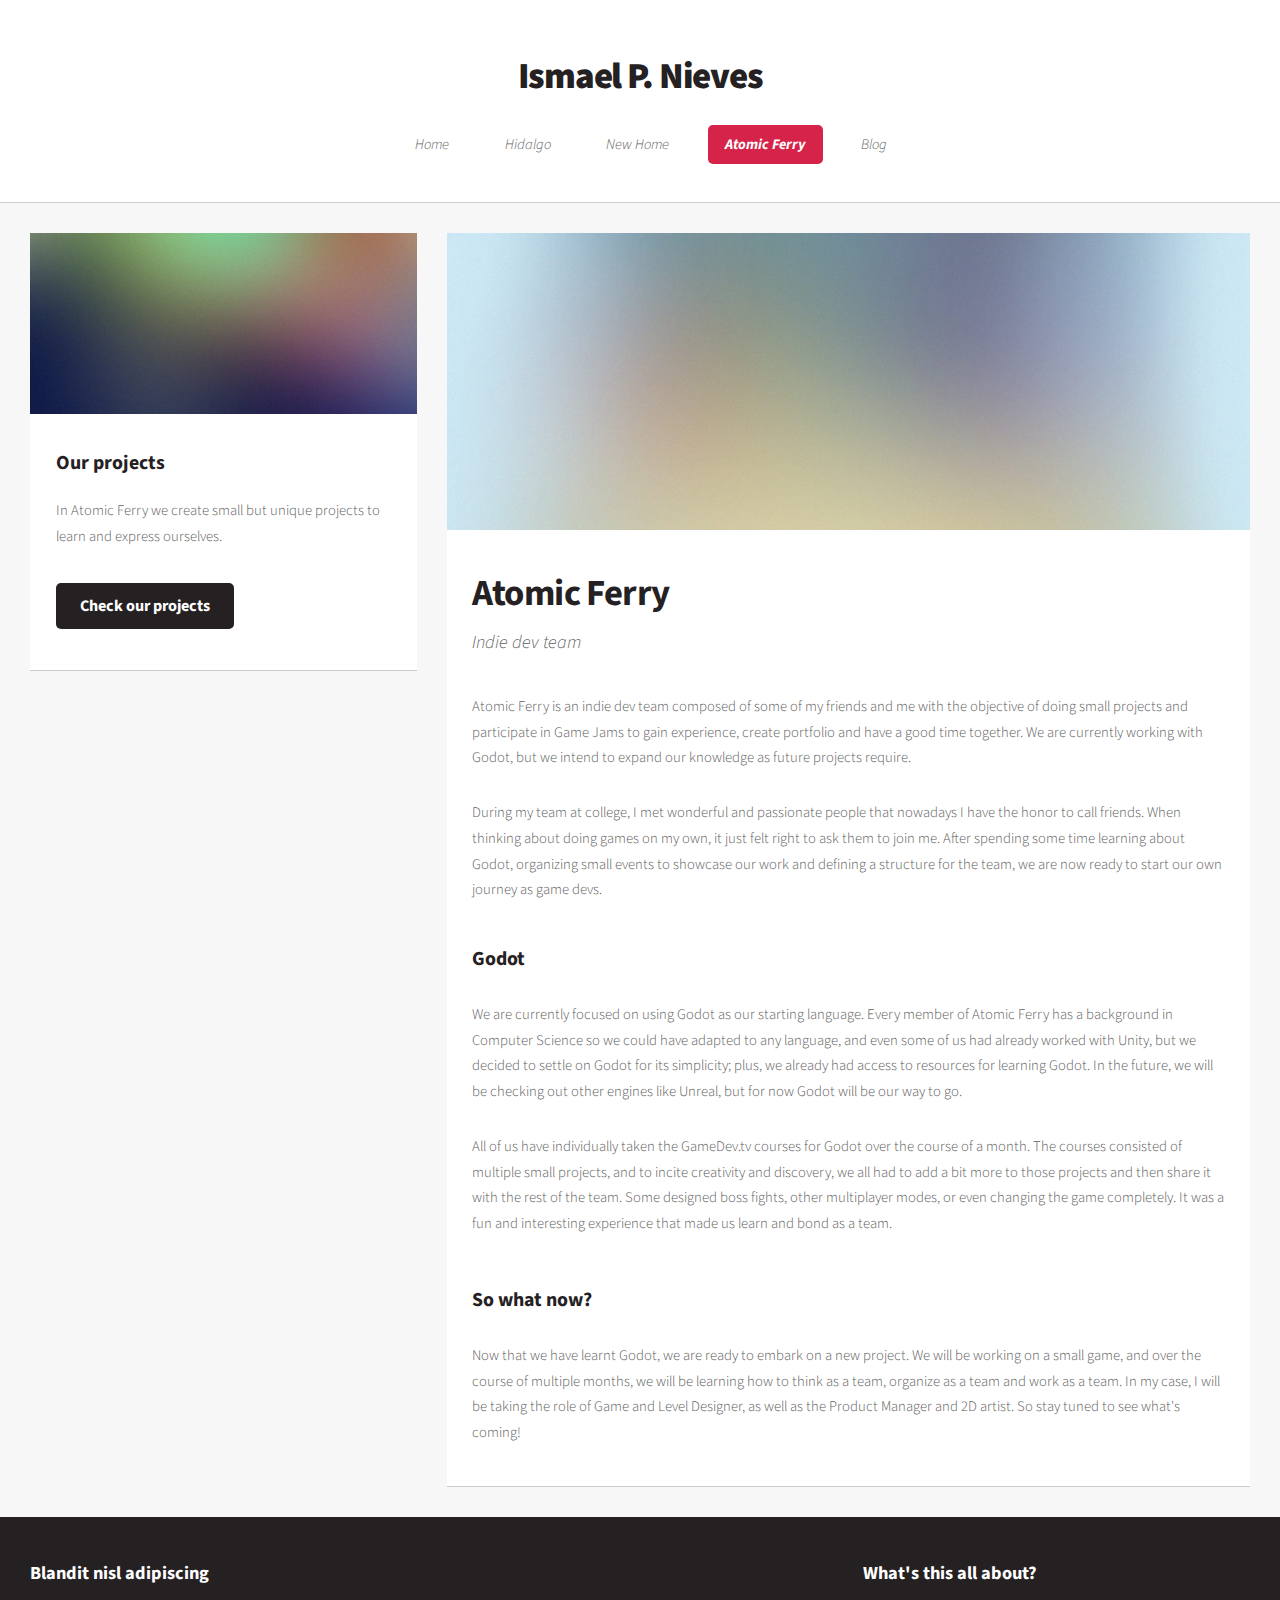
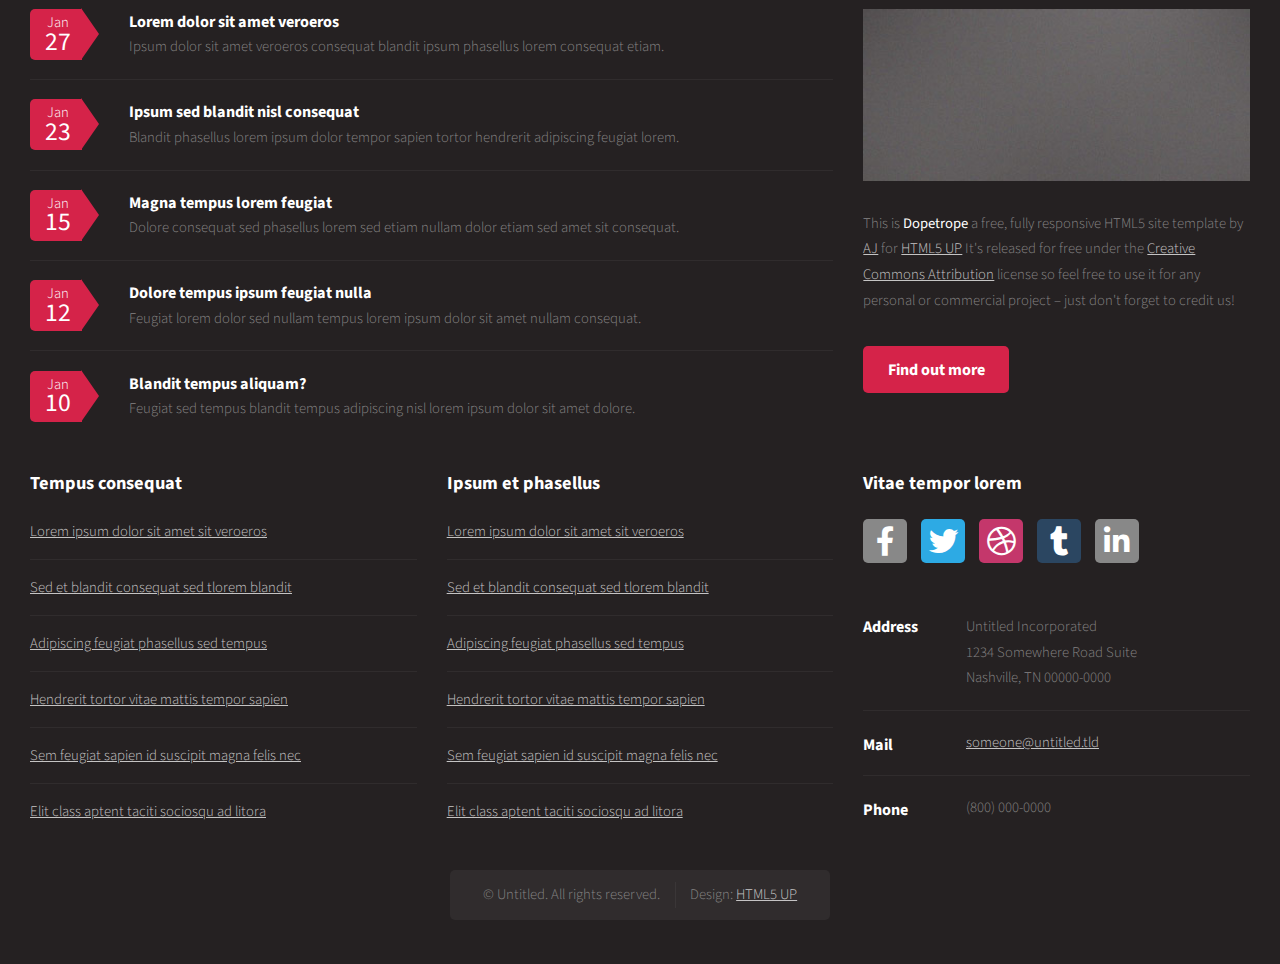
==== commit 676e4803: "Why use Godot entry + fixes" ====
--- a/atomic-ferry.html
+++ b/atomic-ferry.html
@@ -24,28 +24,10 @@
 						<nav id="nav">
 							<ul>
 								<li><a href="index.html">Home</a></li>
-								<li>
-									<a href="#">Dropdown</a>
-									<ul>
-										<li><a href="#">Lorem ipsum dolor</a></li>
-										<li><a href="#">Magna phasellus</a></li>
-										<li><a href="#">Etiam dolore nisl</a></li>
-										<li>
-											<a href="#">Phasellus consequat</a>
-											<ul>
-												<li><a href="#">Magna phasellus</a></li>
-												<li><a href="#">Etiam dolore nisl</a></li>
-												<li><a href="#">Veroeros feugiat</a></li>
-												<li><a href="#">Nisl sed aliquam</a></li>
-												<li><a href="#">Dolore adipiscing</a></li>
-											</ul>
-										</li>
-										<li><a href="#">Veroeros feugiat</a></li>
-									</ul>
-								</li>
 								<li><a href="hidalgo.html">Hidalgo</a></li>
 								<li><a href="new-home.html">New Home</a></li>
 								<li class="current"><a href="atomic-ferry.html">Atomic Ferry</a></li>
+								<li><a href="my-blog-list.html">Blog</a></li>
 							</ul>
 						</nav>
 
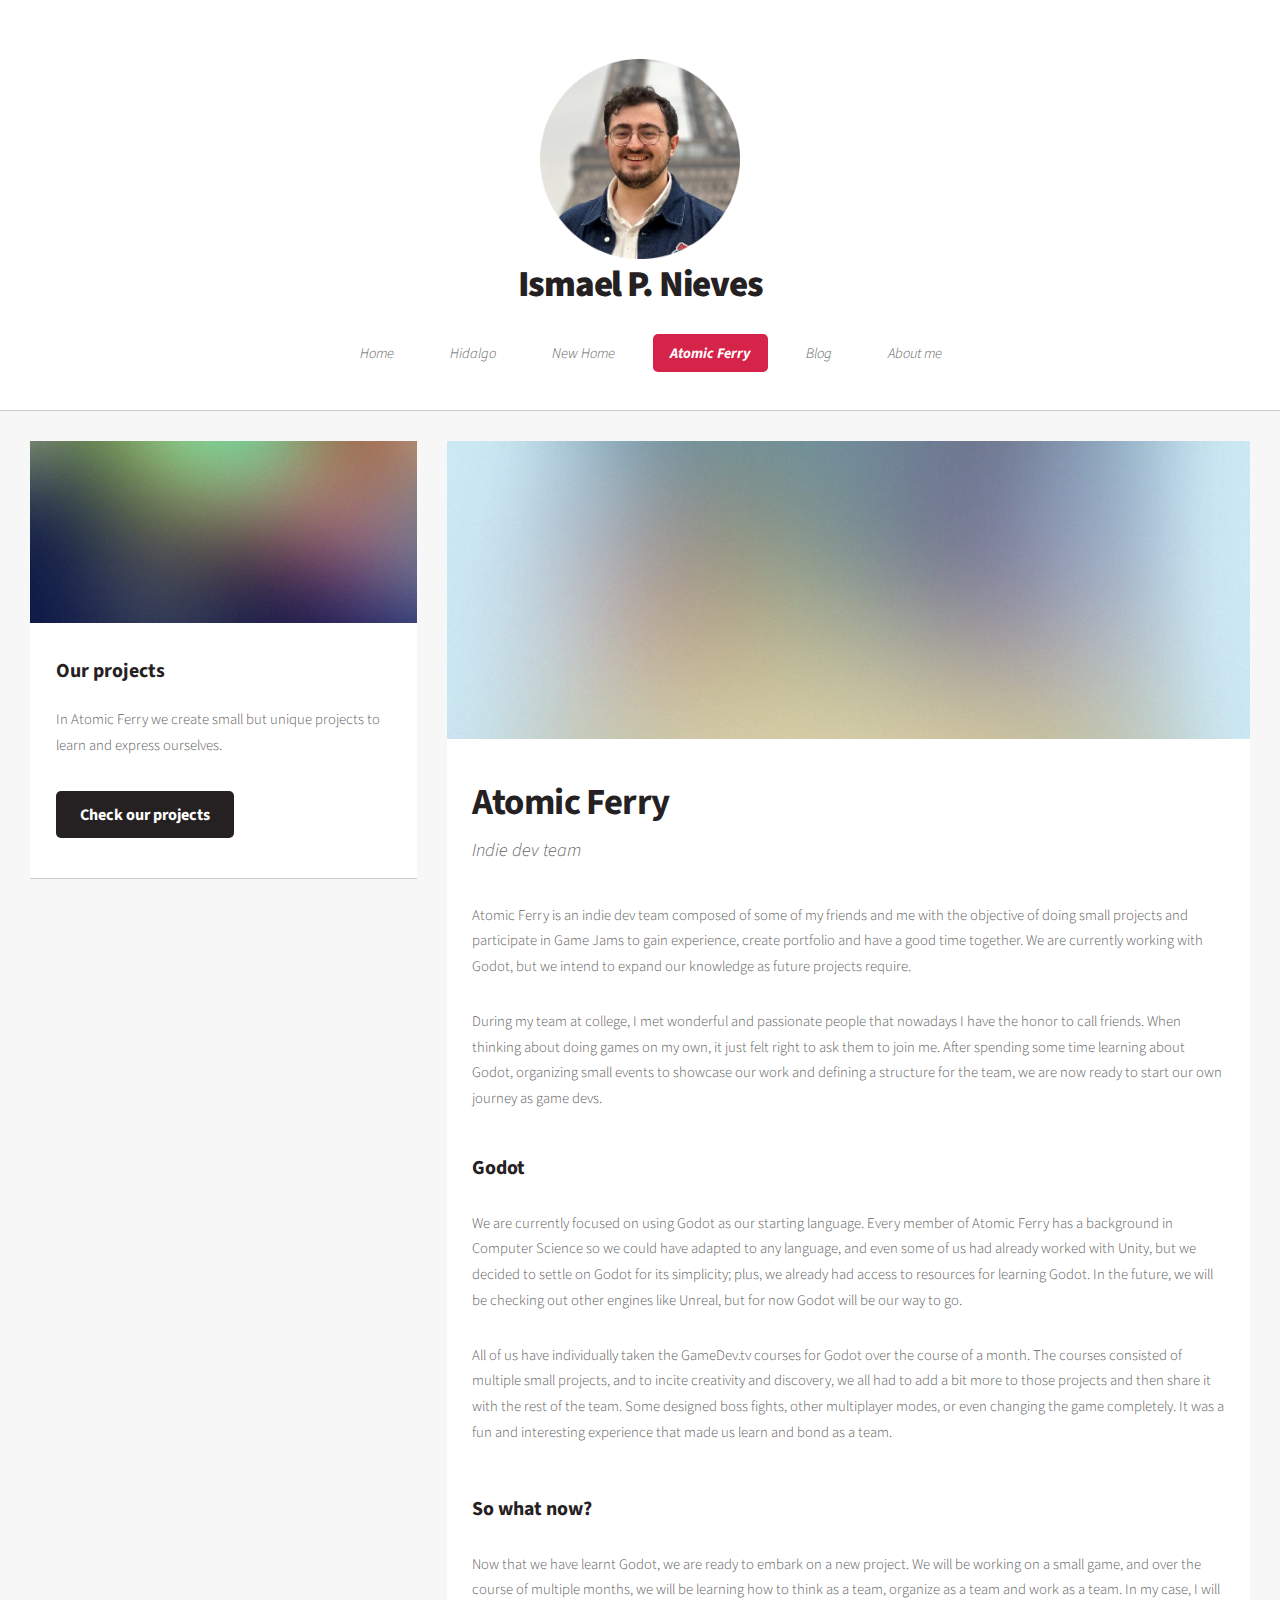
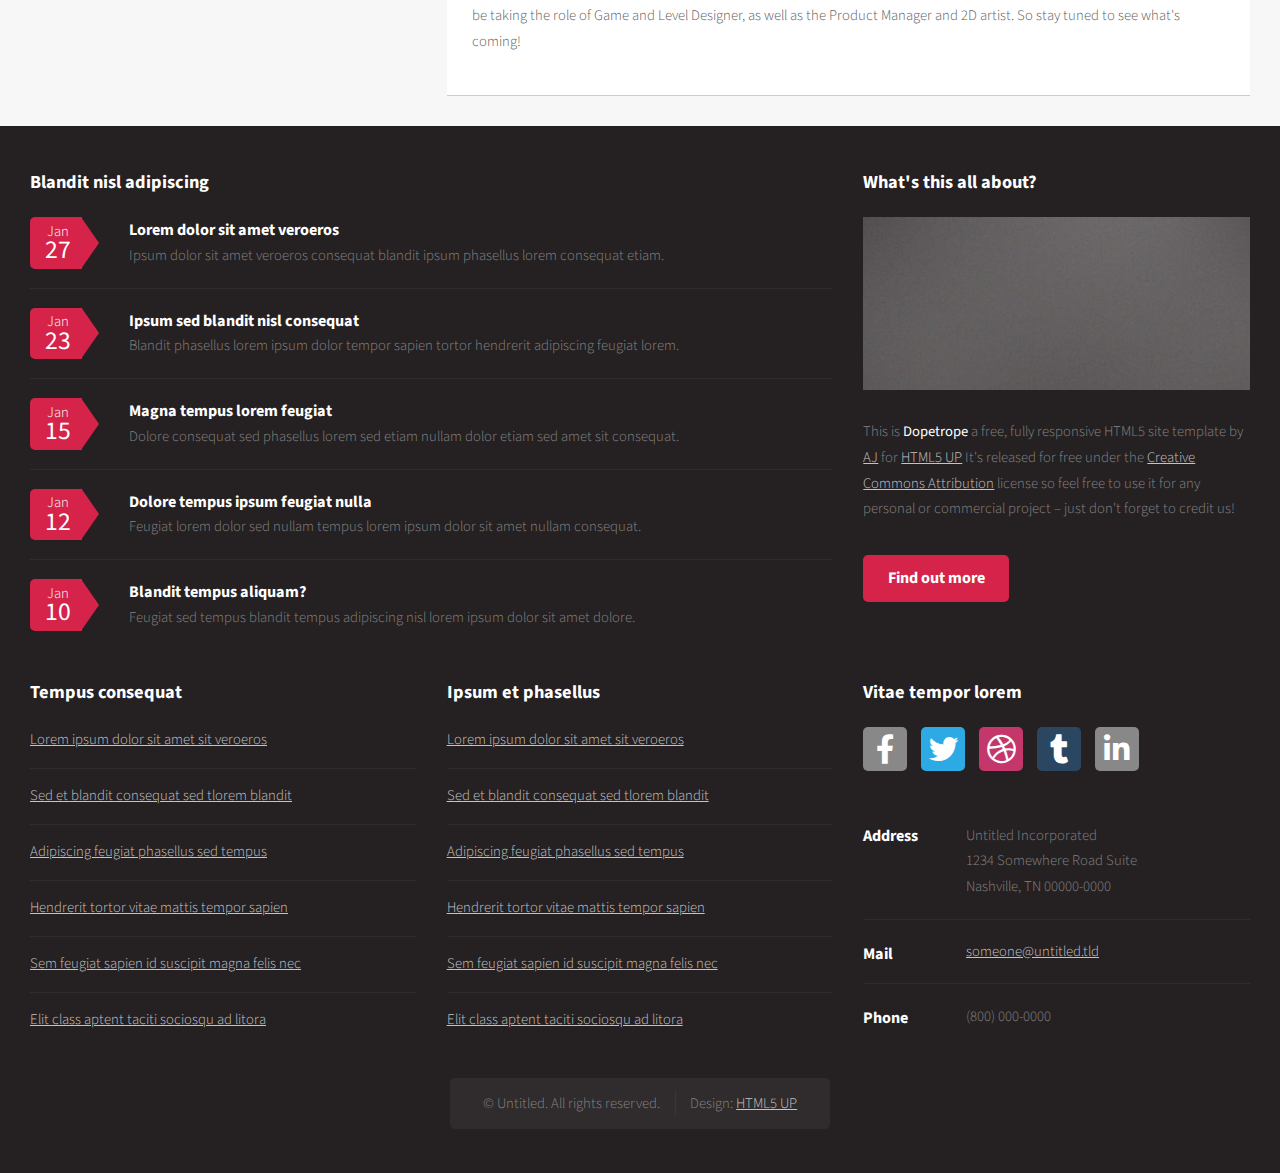
==== commit e658f8ff: "About me + fixes" ====
--- a/atomic-ferry.html
+++ b/atomic-ferry.html
@@ -16,7 +16,8 @@
 
 			<!-- Header -->
 				<section id="header">
-
+					<!-- Picture -->
+						<a href="index.html"><img src="assets/images/paris-modified.png" alt="image" width="200" height="200"></a>
 					<!-- Logo -->
 						<h1><a href="index.html">Ismael P. Nieves</a></h1>
 
@@ -28,6 +29,7 @@
 								<li><a href="new-home.html">New Home</a></li>
 								<li class="current"><a href="atomic-ferry.html">Atomic Ferry</a></li>
 								<li><a href="my-blog-list.html">Blog</a></li>
+								<li><a href="my-about.html">About me</a></li>
 							</ul>
 						</nav>
 
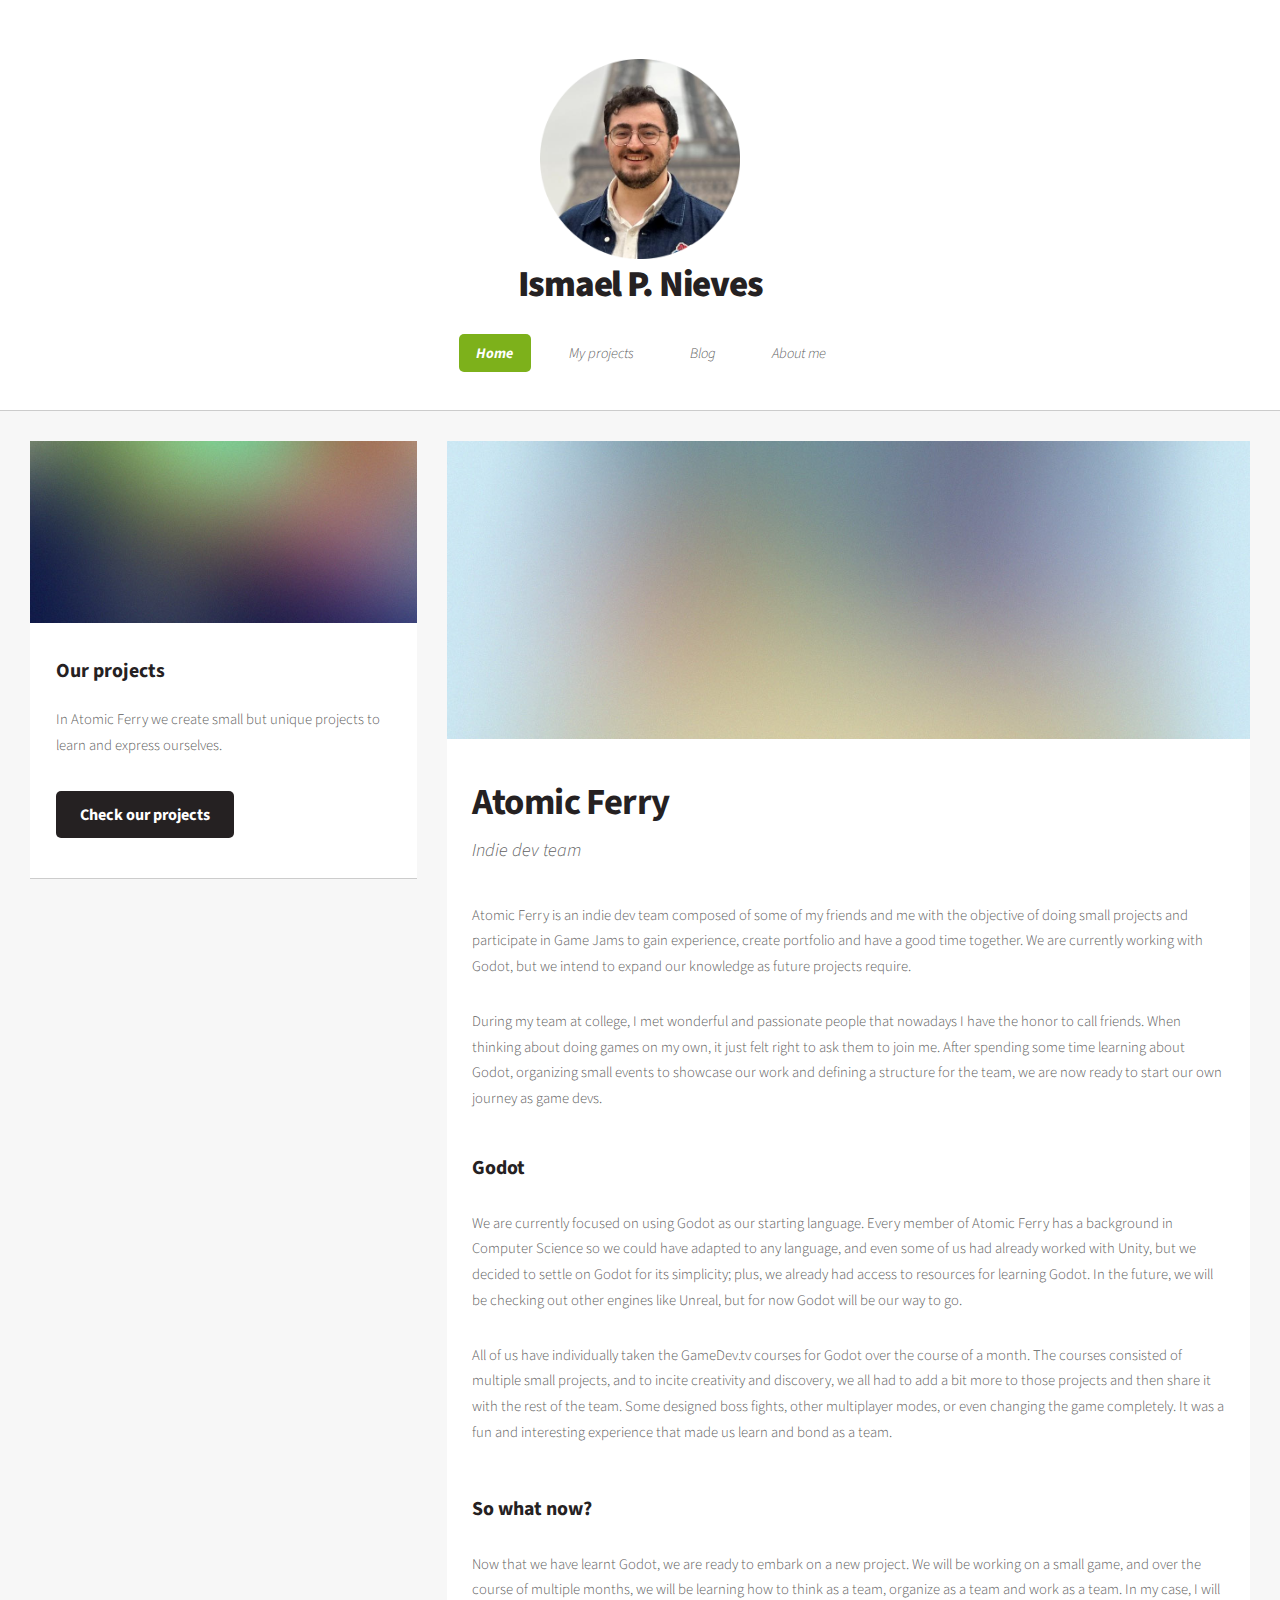
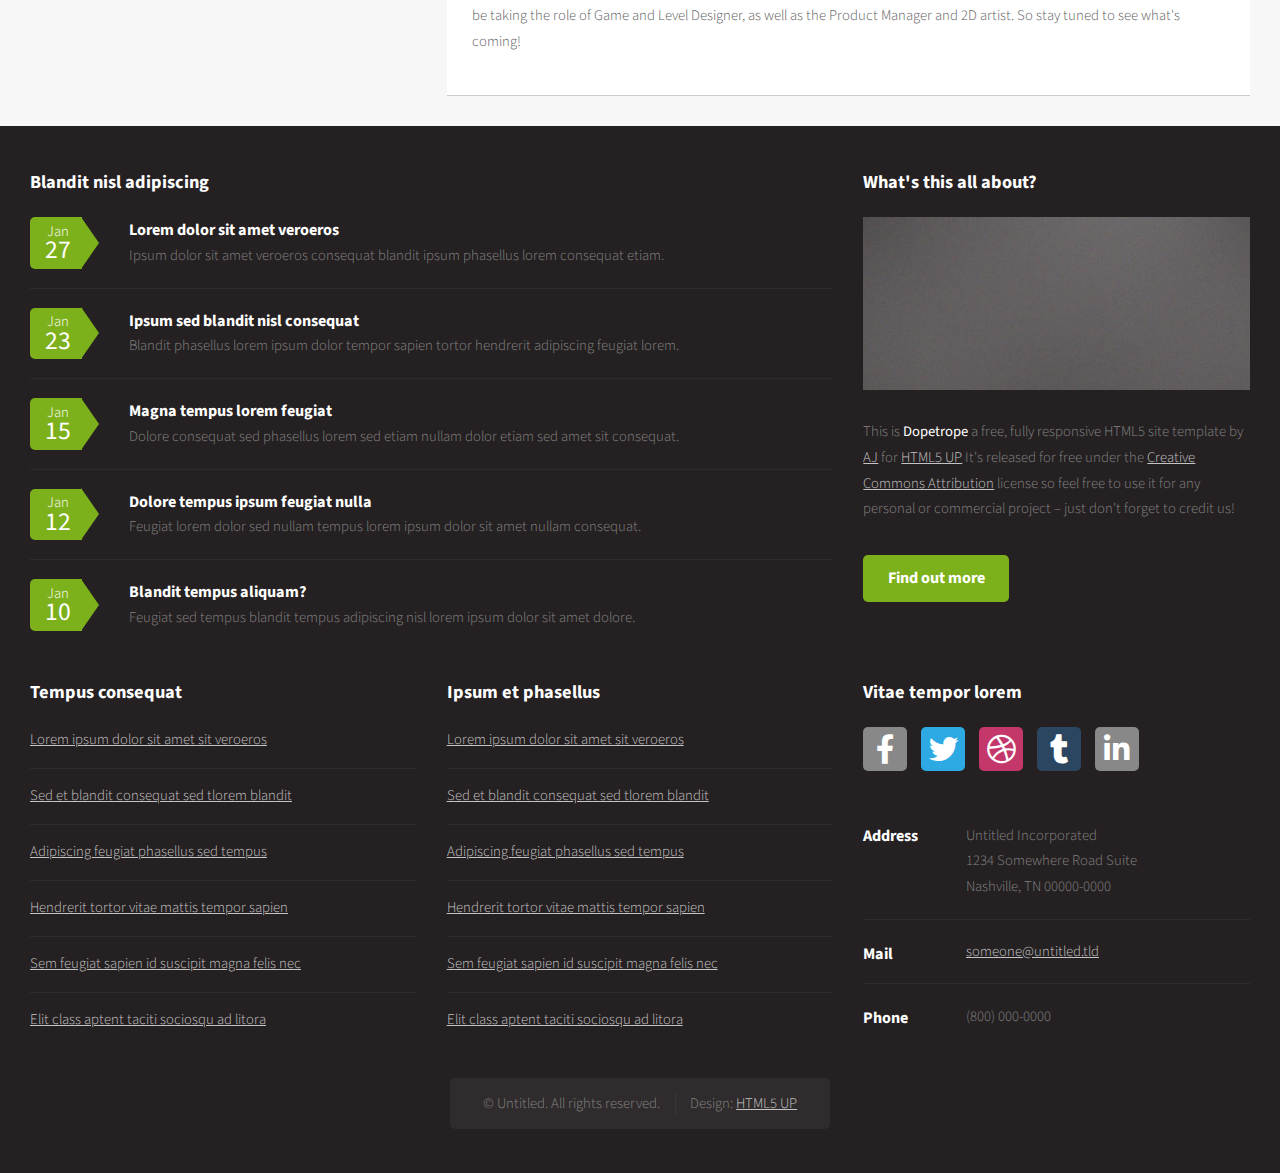
==== commit 77991ffb: "Project Gallery + Style change" ====
--- a/atomic-ferry.html
+++ b/atomic-ferry.html
@@ -24,10 +24,8 @@
 					<!-- Nav -->
 						<nav id="nav">
 							<ul>
-								<li><a href="index.html">Home</a></li>
-								<li><a href="hidalgo.html">Hidalgo</a></li>
-								<li><a href="new-home.html">New Home</a></li>
-								<li class="current"><a href="atomic-ferry.html">Atomic Ferry</a></li>
+								<li class="current"><a href="index.html">Home</a></li>
+								<li><a href="project-gallery.html">My projects</a></li>
 								<li><a href="my-blog-list.html">Blog</a></li>
 								<li><a href="my-about.html">About me</a></li>
 							</ul>
--- a/assets/css/main.css
+++ b/assets/css/main.css
@@ -152,7 +152,7 @@
 	}
 
 	a {
-		color: #d52349;
+		color: #7db11b;
 		text-decoration: underline;
 	}
 
@@ -1566,6 +1566,53 @@
 		margin: 2.25em 0 0 0;
 	}
 
+/* RRSS */
+
+	.social-list a {
+		width: 32px;
+		height: 32px;
+		padding-top: 2px;
+		display: inline-block;
+		text-align: center;
+		border-radius: 50%;
+		transition: all 0.4s ease-in-out;
+		margin-top: 20px;
+		background-color: #fff
+	}
+
+	@media (prefers-reduced-motion: reduce) {
+		.social-list a {
+			transition: none
+		}
+	}
+
+	.social-list a:hover {
+		color: #564082;
+		background-color: rgba(255, 255, 255, 0.8)
+	}
+	
+	.list-unstyled {
+		padding-left: 0;
+		list-style: none
+	}
+
+	.list-inline {
+		padding-left: 0;
+		list-style: none
+	}
+
+	.list-inline-item {
+		display: inline-block
+	}
+	
+	.list-inline-item:not(:last-child) {
+		margin-right: .5rem
+	}
+
+	.config-panel #color-options li.list-inline-item {
+		margin-right: 5px
+	}
+
 /* Box */
 
 	.box {
@@ -1614,7 +1661,7 @@
 		cursor: pointer;
 		border: 0;
 		border-radius: 5px;
-		background: #d52349;
+		background: #7db11b;
 		color: #fff !important;
 		font-weight: 700;
 		outline: 0;
@@ -1828,7 +1875,7 @@
 			position: absolute;
 			left: 0;
 			top: 1.3em;
-			background-color: #d52349;
+			background-color: #7db11b;
 			height: 3.5em;
 			text-align: center;
 			color: #fff;
@@ -1843,7 +1890,7 @@
 				position: absolute;
 				bottom: 0;
 				right: -1.2em;
-				border-left: solid 1.25em #d52349;
+				border-left: solid 1.25em #7db11b;
 				border-top: solid 1.8em transparent;
 				border-bottom: solid 1.8em transparent;
 			}
@@ -2015,7 +2062,7 @@
 		.icon.featured {
 			position: relative;
 			display: inline-block;
-			background-color: #d52349;
+			background-color: #7db11b;
 			width: 9em;
 			padding: 1.75em 0 0.75em 0;
 			border-top-left-radius: 5px;
@@ -2035,7 +2082,7 @@
 				position: absolute;
 				bottom: -1.95em;
 				left: 0;
-				border-top: solid 2em #d52349;
+				border-top: solid 2em #7db11b;
 				border-left: solid 4.5em transparent;
 				border-right: solid 4.5em transparent;
 			}
@@ -2117,7 +2164,7 @@
 				}
 
 				#nav > ul > li.current > a {
-					background: #d52349;
+					background: #7db11b;
 					color: #fff !important;
 					font-weight: 700;
 				}
@@ -2186,7 +2233,7 @@
 		#banner header {
 			background-color: rgba(34, 30, 31, 0.98);
 			display: inline-block;
-			padding: 2.5em 5em;
+			padding: 2em 5em 0em 5em;
 			border-radius: 5px;
 		}
 
@@ -2198,7 +2245,7 @@
 			}
 
 			#banner header p {
-				color: #d52349;
+				color: #7db11b;
 				padding: 0;
 				font-style: normal;
 				margin: 0;
